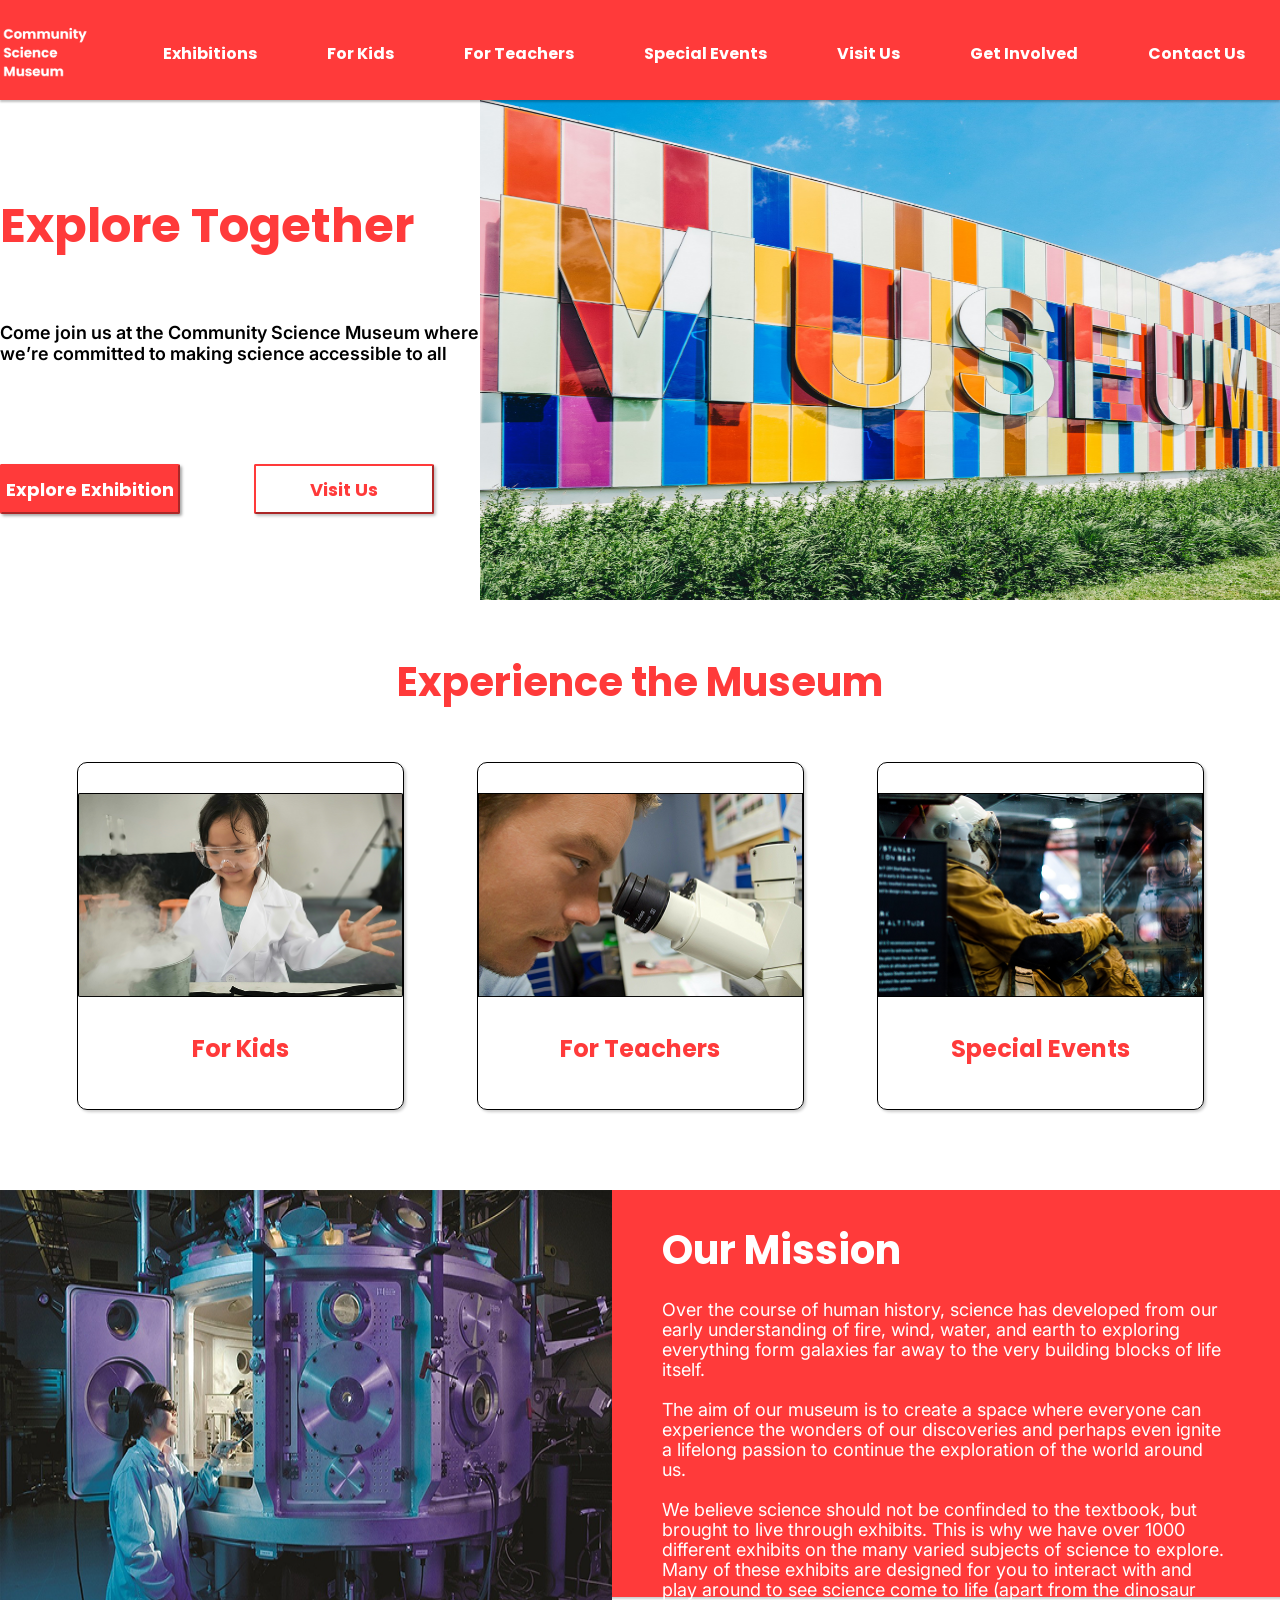
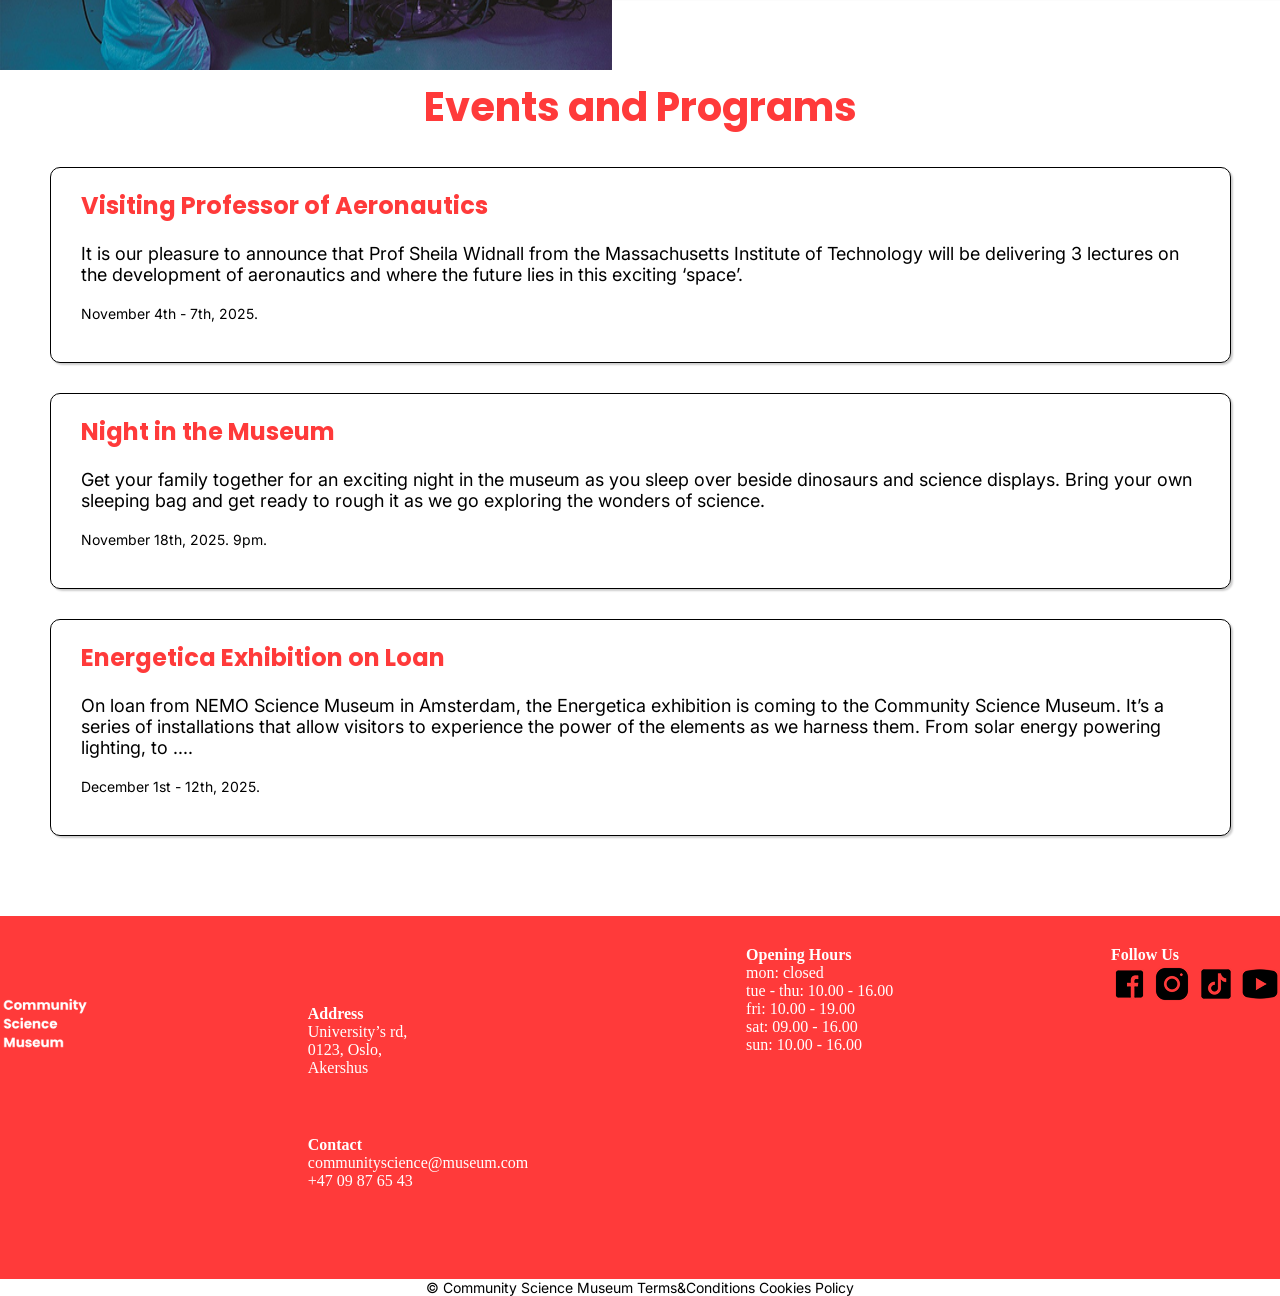
==== index.html @ 0a4c8eb4 "btn funtion apply 'onclick' to make buttons functional" ====
<!DOCTYPE html>
<html lang="en">
<head>
    <meta charset="UTF-8">
    <meta name="viewport" content="width=device-width, initial-scale=1.0">
    <title>Community Science Museum</title>
    <meta name="description" content="Community Science Museum Homepage">

    <!-- ========= Link to stylesheet ===========-->
    <link rel="stylesheet" href="css/styles.css">
</head>


<body>

    <!-- =========== Navigation ====================-->

    <header class="header">
        <nav>
            <div class="logo">
                <a href="indext.html">
                    <img src="img/logo.png" alt="Website Logo">
                </a>
            </div>

            <div class="main-nav">
                <ul>
                    <li><a href="exhibitions.html">Exhibitions</a></li>
                    <li><a href="kids.html">For Kids</a></li>
                    <li><a href="teachers.html">For Teachers</a></li>
                    <li><a href="special-event.html">Special Events</a></li>
                    <li><a href="visit-us.html">Visit Us</a></li>
                    <li><a href="get-involved.html">Get Involved</a></li>
                    <li><a href="contact.html">Contact Us</a></li>
                </ul>
            </div>
        </nav>
    </header>


    

    <main class="container">


        <!-- =================== Hero ========================== -->


        <section class="banner">
            <div class="banner_content">
                <h1>Explore Together</h1>
                <p>Come join us at the Community Science Museum
                where we’re committed to making science accessible
                to all</p>

                <button class="btn-1" onclick="location.href='exhibitions.html'">Explore Exhibition</button>
                <button class="btn-2" onclick="location.href='visit-us.html'">Visit Us</button>
            </div>

            <div class="banner_img">
                <img src="img/scott-webb-102825.jpg" alt="Hero Banner Skull">
            </div>
        </section>


        <!-- ============= Exploring museum ======================-->


        <section class="museum_content">
            
                <h2>Experience the Museum</h2>

                <div class="content_grid">

                    <div class="content_card">                       
                        <img src="img/kids-science.jpg" alt="Kid does some science experiment">       
                        <h3>For Kids</h3>
                    </div>

                    <div class="content_card">                      
                        <img src="img/people-219985_1280.jpg" alt="Adult doing science experiment">                    
                        <h3>For Teachers</h3>
                    </div>

                    <div class="content_card">                                                                  
                        <img src="img/andrew-ruiz-348421.jpg" alt="Andrew Ruiz">                       
                        <h3>Special Events</h3>
                    </div>

                </div>

        </section>


        <!-- ======================= Our Misson =============================-->

        <section class="mission">

            <div class="mission_content">
                <img src="img/scientific-2040795_1280.jpg" alt="Science Woman">

                <div class="mission_desc">
                    <h2>Our Mission</h2>
                    <p>Over the course of human history, science has developed from our early understanding of fire, wind, water, and earth to exploring everything form galaxies far away to the very building blocks of life itself. <br> <br>

                        The aim of our museum is to create a space where everyone can experience the wonders of our discoveries and perhaps even ignite a lifelong passion to continue the exploration of the world around us. <br> <br>

                        We believe science should not be confinded to the textbook, but brought to live through exhibits. This is why we have over 1000 different exhibits on the many varied subjects of science to explore. 
                        Many of these exhibits are designed for you to interact with and play around to see science come to life (apart from the dinosaur exhibits - they only come to life at night when everyone’s gone home.)  </p>
                </div>
            </div>

        </section>


        <!-- ========================== Events and Program ===========================-->

        <section class="events">
            <h2>Events and Programs</h2>

            <div class="events_card">
                <h3>Visiting Professor of Aeronautics</h3>
                <p>It is our pleasure to announce that Prof Sheila Widnall from the Massachusetts Institute of Technology will be delivering 3 lectures on the development of aeronautics and where the future lies in this exciting ‘space’.</p>
                <p class="date_time">November 4th - 7th, 2025. </p>
            </div>

            <div class="events_card">
                <h3>Night in the Museum</h3>
                <p>Get your family together for an exciting night in the museum as you sleep over beside dinosaurs and science displays. Bring your own sleeping bag and get ready to rough it as we go exploring the wonders of science.</p>
                <p class="date_time">November 18th, 2025. 9pm.</p>
            </div>
            
            <div class="events_card">
                <h3>Energetica Exhibition on Loan</h3>
                <p>On loan from NEMO Science Museum in Amsterdam, the Energetica exhibition is coming to the Community Science Museum. It’s a series of installations that allow visitors to experience the power of the elements as we harness them. From solar energy powering lighting, to ....</p>
                <p class="date_time">December 1st - 12th, 2025. </p>
            </div>

        </section>
    </main>

    <!-- ================== Footer =========================-->

    <footer>
        <div class="footer_container">
            <div class="footer_logo">
                <a href="index.html"><img src="img/logo.png" alt="Website Logo"></a>
            </div>

            <div class="footer_address_contact">

                <div class="address">
                    <h4>Address</h4>
                    <p>University’s rd, <br>
                    0123, Oslo, <br>
                    Akershus</p>
                </div>
                
                <div class="contact">
                   <h4>Contact</h4>
                    <p>communityscience@museum.com</p>
                    <p>+47 09 87 65 43</p>  
                </div>
                
            </div>

            <div class="footer_open_hours">
                <h4>Opening Hours</h4>
                <p>mon: closed  <br>
                    tue - thu: 10.00 - 16.00 <br>
                    fri: 10.00 - 19.00 <br>
                    sat: 09.00 - 16.00 <br>
                    sun: 10.00 - 16.00</p>
            </div>


            <div class="footer_social">
                <h4>Follow Us</h4>
                <div class="footer_social_icons">
                    <img src="img/Facebook.png" alt="Facebook Logo">
                    <img src="img/Instagram.png" alt="Instagram Logo">
                    <img src="img/TikTok.png" alt="Tiktok Logo">
                    <img src="img/YouTube.png" alt="Youtube Logo">
                </div>
            </div>
        </div>

        <div class="copy_right">
            <p>© Community Science Museum Terms&Conditions Cookies Policy</p>
        </div>
    </footer>




    
</body>
</html>
---- css/styles.css ----
@import url("./variables.css");
@import url("./reset.css");
@import url("./nav.css");


h1 {
    font-size: var(--h1-font-size);
   font-family: var(--heading-font-family);
   color: var(--color-primary);
}

h2{
    font-family: var(--heading-font-family);
    font-size: var(--h2-font-size);
    color: var(--color-primary);
}

h3{
    font-family: var(--heading-font-family);
    font-size: var(--h3-font-size);
    color: var(--color-primary);
}


.container{
    max-width: 1440px;
    margin: 0 auto;
}

.banner{
    display: flex;
    align-items: center;
    justify-content: center;
    position: relative;
}

.banner_content{
    position: relative;
    z-index: 1;
    max-width: 720px;
}

.banner_content h1{
   margin-bottom: 60px;
}

.banner_content p{
    font-family: var(--body-font);
    font-size: var(--normal-font-size);
    font-weight: var(--font-semi-bold);
    margin-bottom: 100px;
}

.banner_img img {
    width: 800px;
    height: 500px;
}

.btn-1{
    margin-right: 70px;
}

/* ======================= Experience the Museum ============================= */ 

.museum_content{
    text-align: center;
    margin-top: 3rem;
    padding: 0 40px;
}

.content_grid{
    display: flex;
    margin: 50px auto;
}

.content_card{
    width: 327px;
    height: 348px;
    margin: auto;
    text-align: center;
    box-shadow: 2px 2px 3px rgba(0, 0, 0, 0.2);
    border-radius: 10px;
    border: 1px solid black;
}

.content_card img{
    max-width: 100%;
    max-height: 205px;
    margin-top: 30px;
}

.content_card h3{
    margin: 30px 0;
}

/* ========================== Our Mission =========================*/ 

.mission{
    max-width: 1440px;
    max-height: 407px;
    background-color: var(--color-primary);
    margin: 5rem auto;
    box-shadow: 2px 2px 2px rgba(0, 0, 0, 0.2);
}

.mission_content{
    display: flex;
}

.mission_desc{
    padding: 30px 50px;
}

.mission_desc h2{
    color: var(--color-secondary);
    margin-bottom: 20px;
}

.mission_desc p{
    color: var(--color-secondary);
    font-family: var(--body-font);
    font-size: var(--normal-font-size);
    line-height: 20px;
}

/* ============================= Events and Programs ==============================*/

.events{
    margin: 5rem auto;
}

.events h2{
    text-align: center;
    margin: 30px 0;
}

.events_card{
    width: 1181px;
    border: 1px solid black;
    border-radius: 10px;
    padding: 20px 30px;
    box-shadow: 2px 2px 2px rgba(0, 0, 0, 0.2);
    margin: 30px auto;
}

.events_card p{
    margin: 20px 0;
    font-family: var(--body-font);
    font-size: var(--normal-font-size);
}

.events_card .date_time{
    font-size: 14px;
}



footer{
    width: 100%;
    background-color: var(--color-primary);
    
}

.footer_container{
    display: flex;
    justify-content: space-between;
    max-width: 1440px;
    height: 363px;
    margin: auto;
    padding: 30px 0;
    color: var(--color-secondary);
}

.footer_logo img{
    width: 100%;
    height: 90px;
    margin-top: 30px;
}

.footer_address_contact{
    display: flex;
    flex-direction: column;
    justify-content: space-evenly;
}

.copy_right{
    background-color: var(--color-secondary);
    text-align: center;
    font-family: var(--body-font);
    font-size: 14px;
}
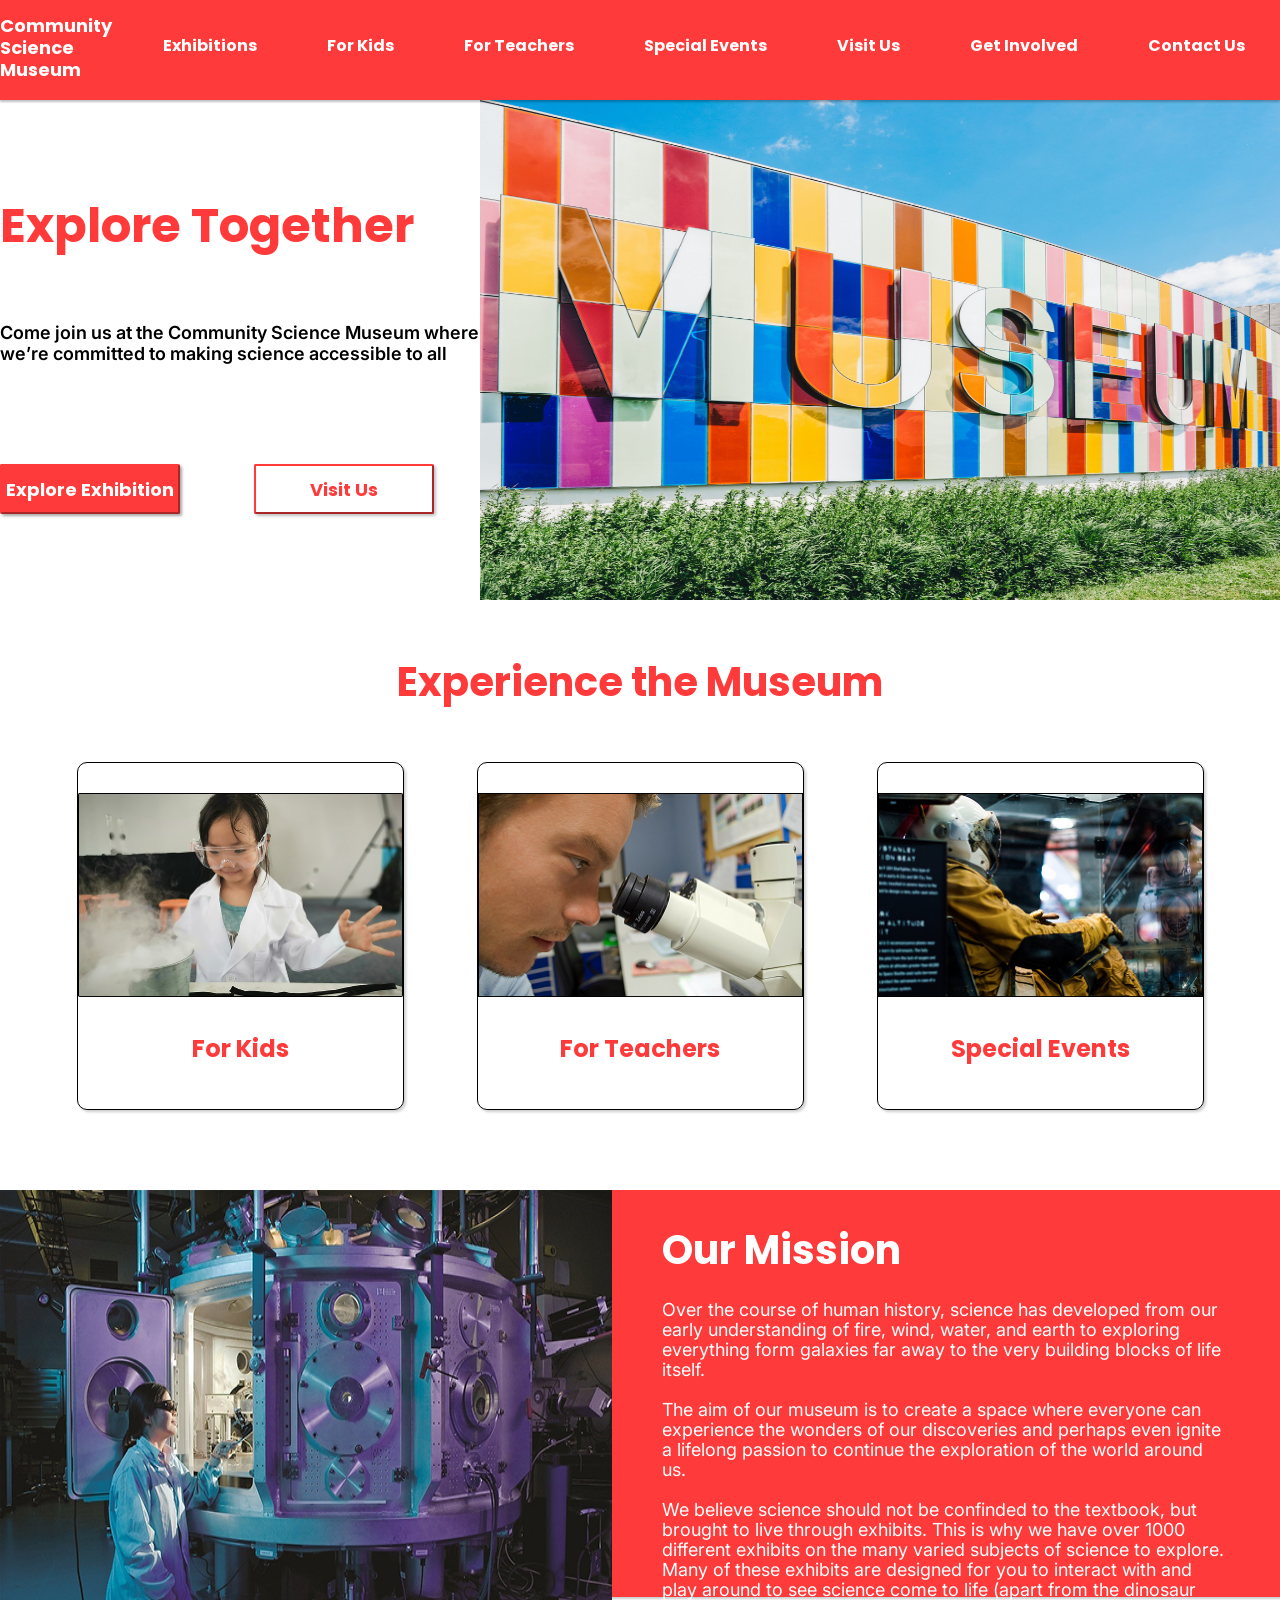
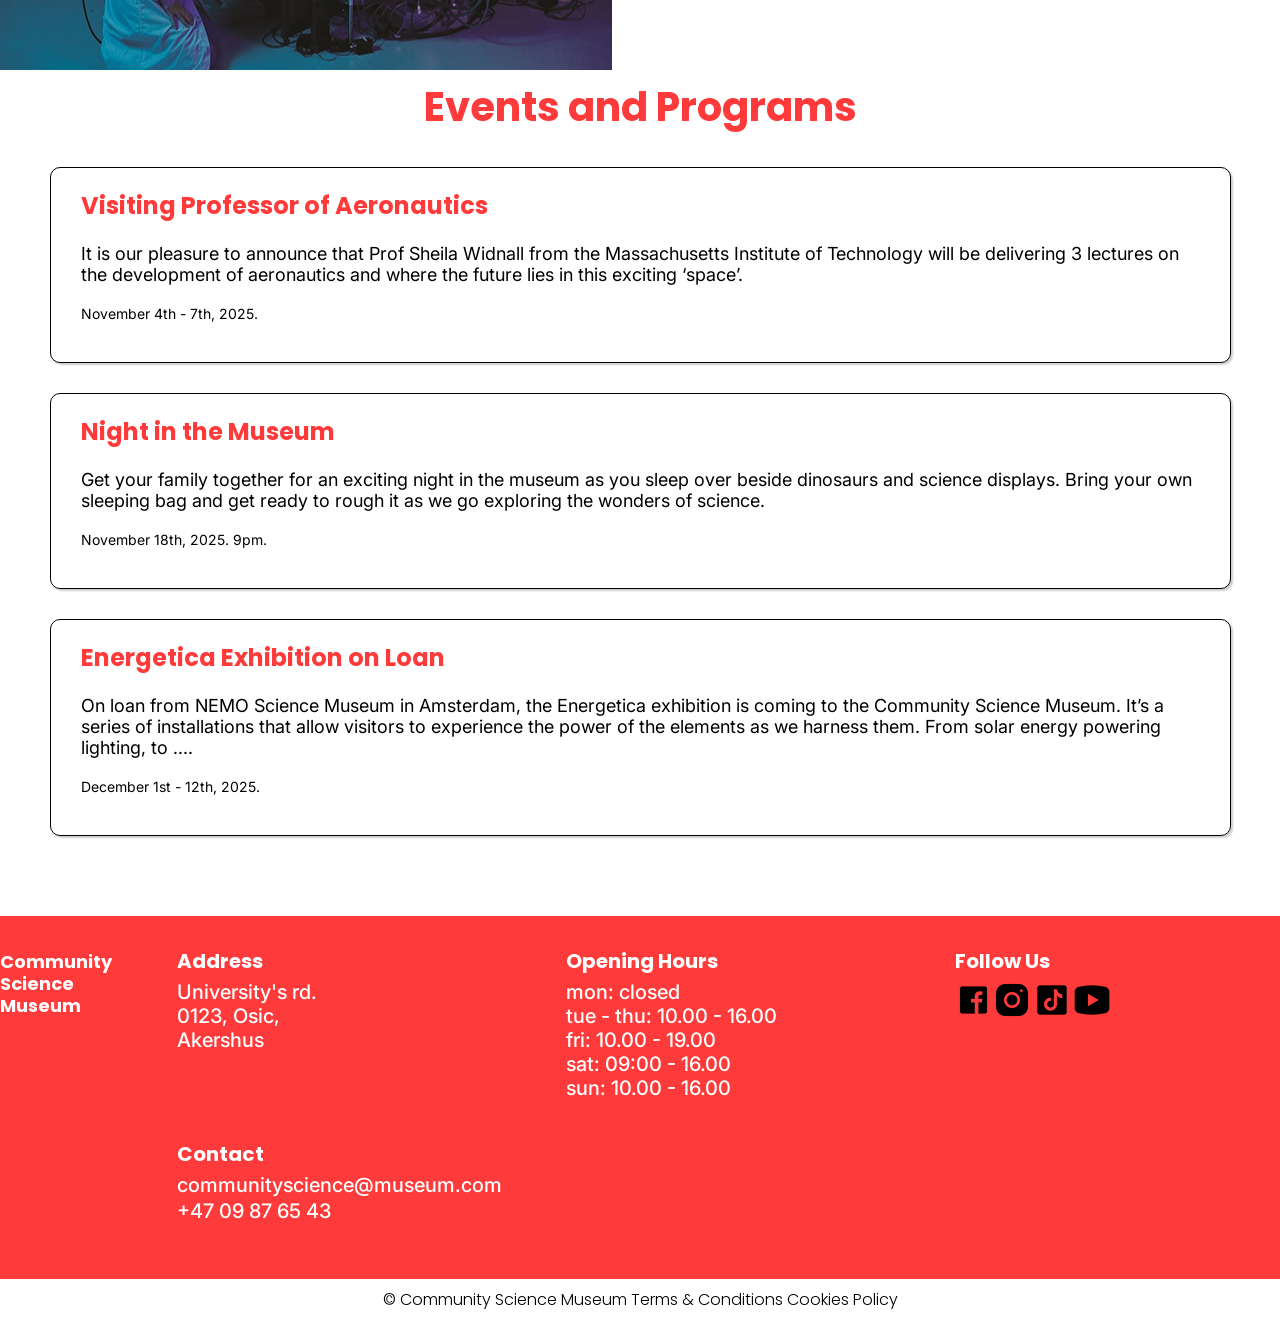
==== commit 8bbc63b7: "footer add footer for pages" ====
--- a/index.html
+++ b/index.html
@@ -19,7 +19,9 @@
         <nav>
             <div class="logo">
                 <a href="indext.html">
-                    <img src="img/logo.png" alt="Website Logo">
+                    <h3>Community<br>Science<br>Museum</h3>
+
+                    <!--<img src="img/logo.png" alt="Website Logo">-->
                 </a>
             </div>
 
@@ -141,54 +143,98 @@
 
     <!-- ================== Footer =========================-->
 
-    <footer>
-        <div class="footer_container">
-            <div class="footer_logo">
-                <a href="index.html"><img src="img/logo.png" alt="Website Logo"></a>
-            </div>
-
-            <div class="footer_address_contact">
-
-                <div class="address">
-                    <h4>Address</h4>
-                    <p>University’s rd, <br>
-                    0123, Oslo, <br>
-                    Akershus</p>
-                </div>
-                
-                <div class="contact">
-                   <h4>Contact</h4>
-                    <p>communityscience@museum.com</p>
-                    <p>+47 09 87 65 43</p>  
-                </div>
-                
-            </div>
-
-            <div class="footer_open_hours">
-                <h4>Opening Hours</h4>
-                <p>mon: closed  <br>
-                    tue - thu: 10.00 - 16.00 <br>
-                    fri: 10.00 - 19.00 <br>
-                    sat: 09.00 - 16.00 <br>
-                    sun: 10.00 - 16.00</p>
-            </div>
-
-
-            <div class="footer_social">
-                <h4>Follow Us</h4>
-                <div class="footer_social_icons">
-                    <img src="img/Facebook.png" alt="Facebook Logo">
-                    <img src="img/Instagram.png" alt="Instagram Logo">
-                    <img src="img/TikTok.png" alt="Tiktok Logo">
-                    <img src="img/YouTube.png" alt="Youtube Logo">
-                </div>
-            </div>
-        </div>
-
-        <div class="copy_right">
-            <p>© Community Science Museum Terms&Conditions Cookies Policy</p>
-        </div>
-    </footer>
+	<footer>
+		<div class="footer_container container">
+			<div class="footer_content">
+				<div class="footer_logo">
+					<a href="index.html">
+						<h3>Community<br>Science<br>Museum</h3>
+					</a>
+
+				</div>
+
+
+				<div class="footer_data">
+					<div>
+						<h3 class="footer_title">Address</h3>
+						<ul class="footer_links">
+							<li>
+								<p class="footer_link">
+									University's rd.
+									<br>
+									0123, Osic,
+									<br>
+									Akershus
+								</p>
+							</li>
+						</ul>
+					</div>
+
+					<div>
+						<h3 class="footer_title">Opening Hours</h3>
+						<ul class="footer_links">
+							<li>
+								<p class="footer_link">
+									mon: closed
+									<br>
+									tue - thu: 10.00 - 16.00
+									<br>
+									fri: 10.00 - 19.00
+									<br>
+									sat: 09:00 - 16.00
+									<br>
+									sun: 10.00 - 16.00
+								</p>
+							</li>
+						</ul>
+					</div>
+
+					<div>
+						<h3 class="footer_title">Follow Us</h3>
+						<ul class="footer_social">
+							<li>
+								<a href="#">
+									<img src="img/Facebook.png" alt="Facebook Logo">
+								</a>
+							</li>
+							<li>
+								<a href="#">
+									<img src="img/Instagram.png" alt="Instagram Logo">
+								</a>
+							</li>
+							<li>
+								<a href="#">
+									<img src="img/TikTok.png" alt="Tiktok Logo">
+								</a>
+							</li>
+							<li>
+								<a href="#">
+									<img src="img/YouTube.png" alt="YouTube Logo">
+								</a>
+							</li>
+						</ul>
+					</div>
+
+					<div>
+						<h3 class="footer_title">Contact</h3>
+						<ul class="footer_links">
+							<li>
+								<a href="#" class="footer_link">communityscience@museum.com</a>
+							</li>
+							<li>
+								<p class="footer_tlf">+47 09 87 65 43</p>
+							</li>
+						</ul>
+					</div>
+				</div>
+			</div>
+		</div>
+		<div class="footer_copy">
+			<span>
+				&#169; Community Science Museum Terms & Conditions Cookies Policy
+			</span>
+		</div>
+	</footer>
 
 
 
--- a/css/styles.css
+++ b/css/styles.css
@@ -1,6 +1,7 @@
 @import url("./variables.css");
 @import url("./reset.css");
 @import url("./nav.css");
+@import url("./footer.css");
 
 
 h1 {
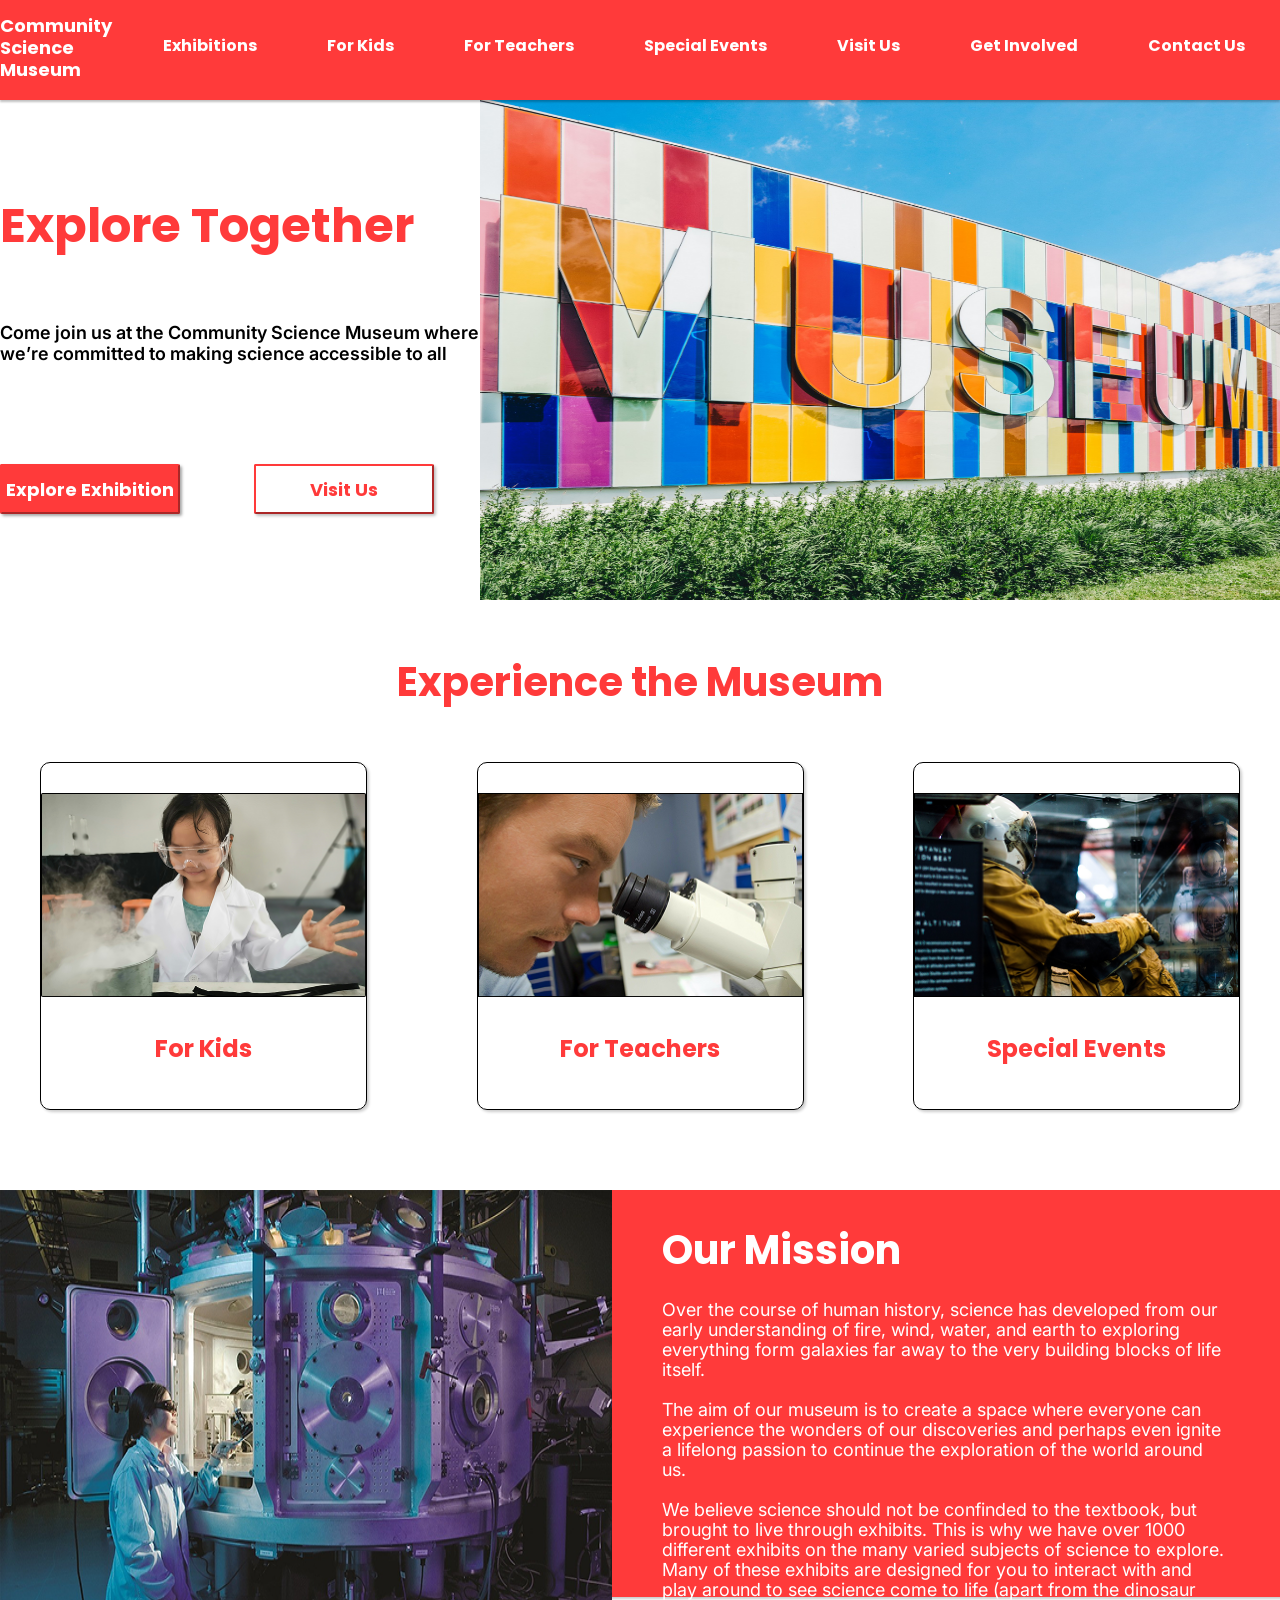
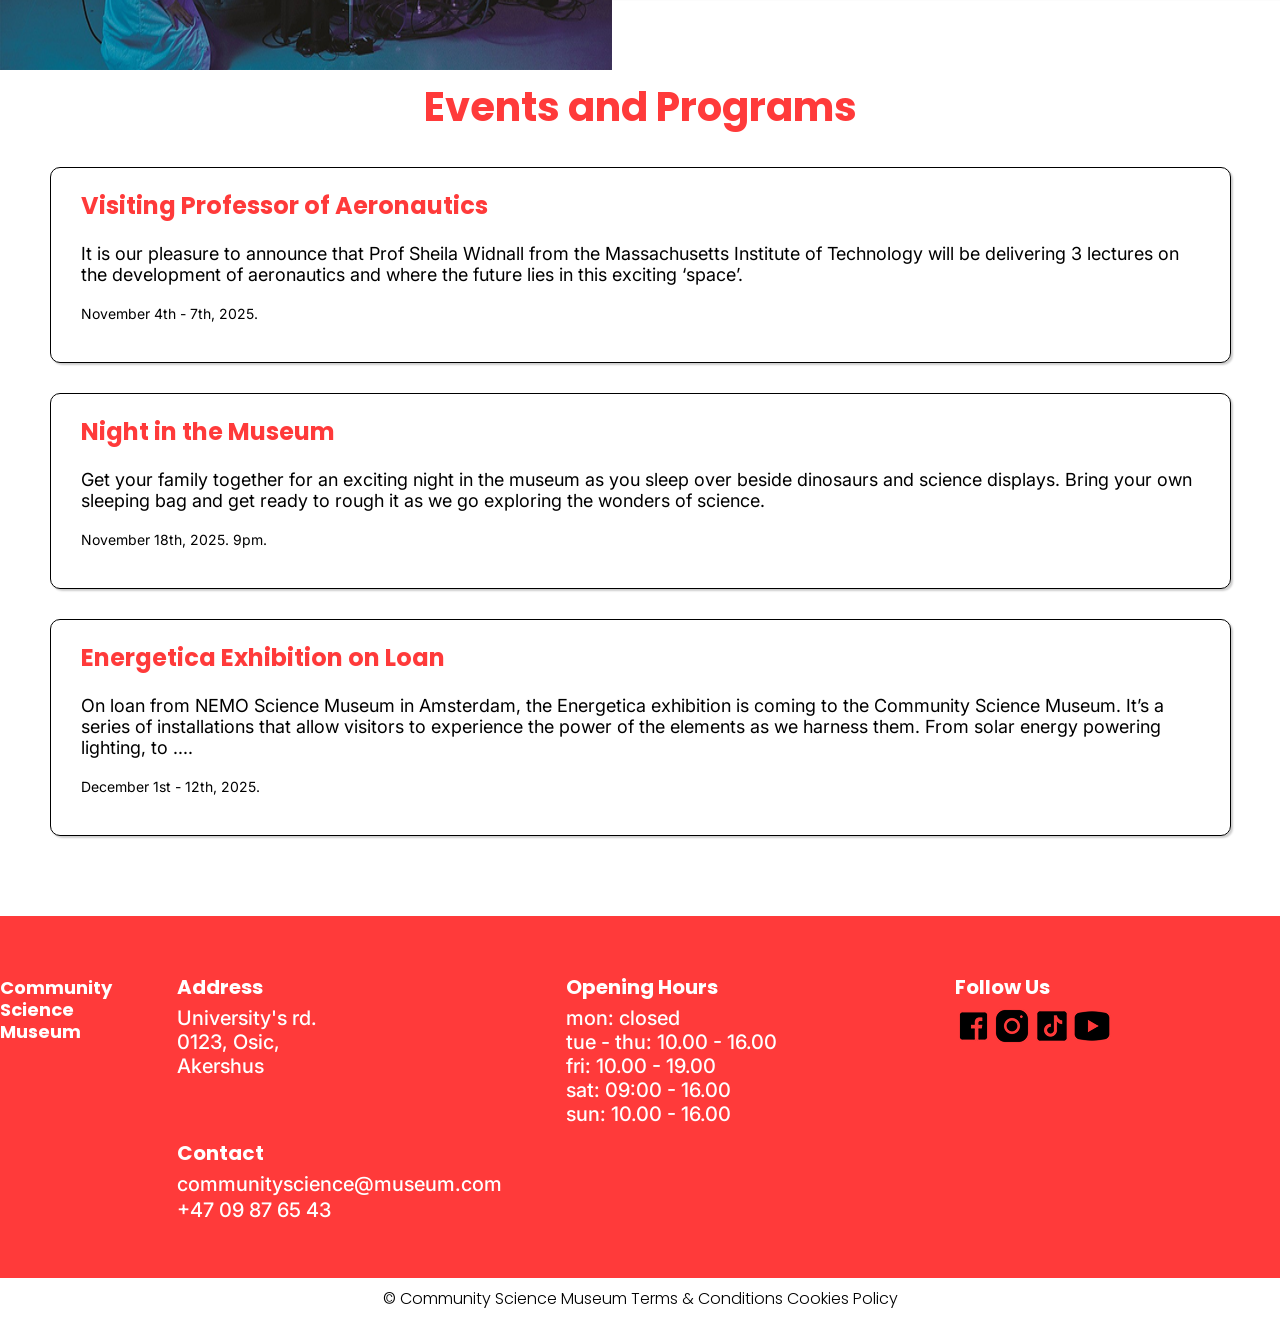
==== commit 922205e1: "fix minor fix on css and html code" ====
--- a/index.html
+++ b/index.html
@@ -4,7 +4,7 @@
     <meta charset="UTF-8">
     <meta name="viewport" content="width=device-width, initial-scale=1.0">
     <title>Community Science Museum</title>
-    <meta name="description" content="Community Science Museum Homepage">
+    <meta name="description" content="Community Science Museum Homepage. ">
 
     <!-- ========= Link to stylesheet ===========-->
     <link rel="stylesheet" href="css/styles.css">
@@ -74,21 +74,26 @@
 
                 <div class="content_grid">
 
-                    <div class="content_card">                       
-                        <img src="img/kids-science.jpg" alt="Kid does some science experiment">       
-                        <h3>For Kids</h3>
-                    </div>
-
-                    <div class="content_card">                      
-                        <img src="img/people-219985_1280.jpg" alt="Adult doing science experiment">                    
-                        <h3>For Teachers</h3>
-                    </div>
-
-                    <div class="content_card">                                                                  
-                        <img src="img/andrew-ruiz-348421.jpg" alt="Andrew Ruiz">                       
-                        <h3>Special Events</h3>
-                    </div>
-
+                    <a href="kids.html">
+                        <div class="content_card">                       
+                            <img src="img/kids-science.jpg" alt="Kid does some science experiment">       
+                            <h3>For Kids</h3>
+                        </div>
+                    </a>
+
+                     <a href="teachers.html">   
+                        <div class="content_card">                      
+                            <img src="img/people-219985_1280.jpg" alt="Adult doing science experiment">                    
+                            <h3>For Teachers</h3>
+                        </div>
+                    </a>
+
+                    <a href="special-event.html">
+                        <div class="content_card">                                                                  
+                            <img src="img/andrew-ruiz-348421.jpg" alt="Andrew Ruiz">                       
+                            <h3>Special Events</h3>
+                        </div>
+                    </a>
                 </div>
 
         </section>
@@ -121,19 +126,19 @@
             <h2>Events and Programs</h2>
 
             <div class="events_card">
-                <h3>Visiting Professor of Aeronautics</h3>
+                <a href="#"><h3>Visiting Professor of Aeronautics</h3></a>
                 <p>It is our pleasure to announce that Prof Sheila Widnall from the Massachusetts Institute of Technology will be delivering 3 lectures on the development of aeronautics and where the future lies in this exciting ‘space’.</p>
                 <p class="date_time">November 4th - 7th, 2025. </p>
             </div>
 
             <div class="events_card">
-                <h3>Night in the Museum</h3>
+                <a href="#"><h3>Night in the Museum</h3></a>
                 <p>Get your family together for an exciting night in the museum as you sleep over beside dinosaurs and science displays. Bring your own sleeping bag and get ready to rough it as we go exploring the wonders of science.</p>
                 <p class="date_time">November 18th, 2025. 9pm.</p>
             </div>
             
             <div class="events_card">
-                <h3>Energetica Exhibition on Loan</h3>
+                <a href="#"><h3>Energetica Exhibition on Loan</h3></a>
                 <p>On loan from NEMO Science Museum in Amsterdam, the Energetica exhibition is coming to the Community Science Museum. It’s a series of installations that allow visitors to experience the power of the elements as we harness them. From solar energy powering lighting, to ....</p>
                 <p class="date_time">December 1st - 12th, 2025. </p>
             </div>
--- a/css/styles.css
+++ b/css/styles.css
@@ -71,6 +71,8 @@
 
 .content_grid{
     display: flex;
+    justify-content: space-between;
+    align-items: center;
     margin: 50px auto;
 }
 
@@ -144,6 +146,7 @@
     margin: 30px auto;
 }
 
+
 .events_card p{
     margin: 20px 0;
     font-family: var(--body-font);
@@ -156,40 +159,6 @@
 
 
 
-footer{
-    width: 100%;
-    background-color: var(--color-primary);
-    
-}
-
-.footer_container{
-    display: flex;
-    justify-content: space-between;
-    max-width: 1440px;
-    height: 363px;
-    margin: auto;
-    padding: 30px 0;
-    color: var(--color-secondary);
-}
-
-.footer_logo img{
-    width: 100%;
-    height: 90px;
-    margin-top: 30px;
-}
-
-.footer_address_contact{
-    display: flex;
-    flex-direction: column;
-    justify-content: space-evenly;
-}
-
-.copy_right{
-    background-color: var(--color-secondary);
-    text-align: center;
-    font-family: var(--body-font);
-    font-size: 14px;
-}
 
 
 
@@ -197,4 +166,3 @@
 
 
 
-
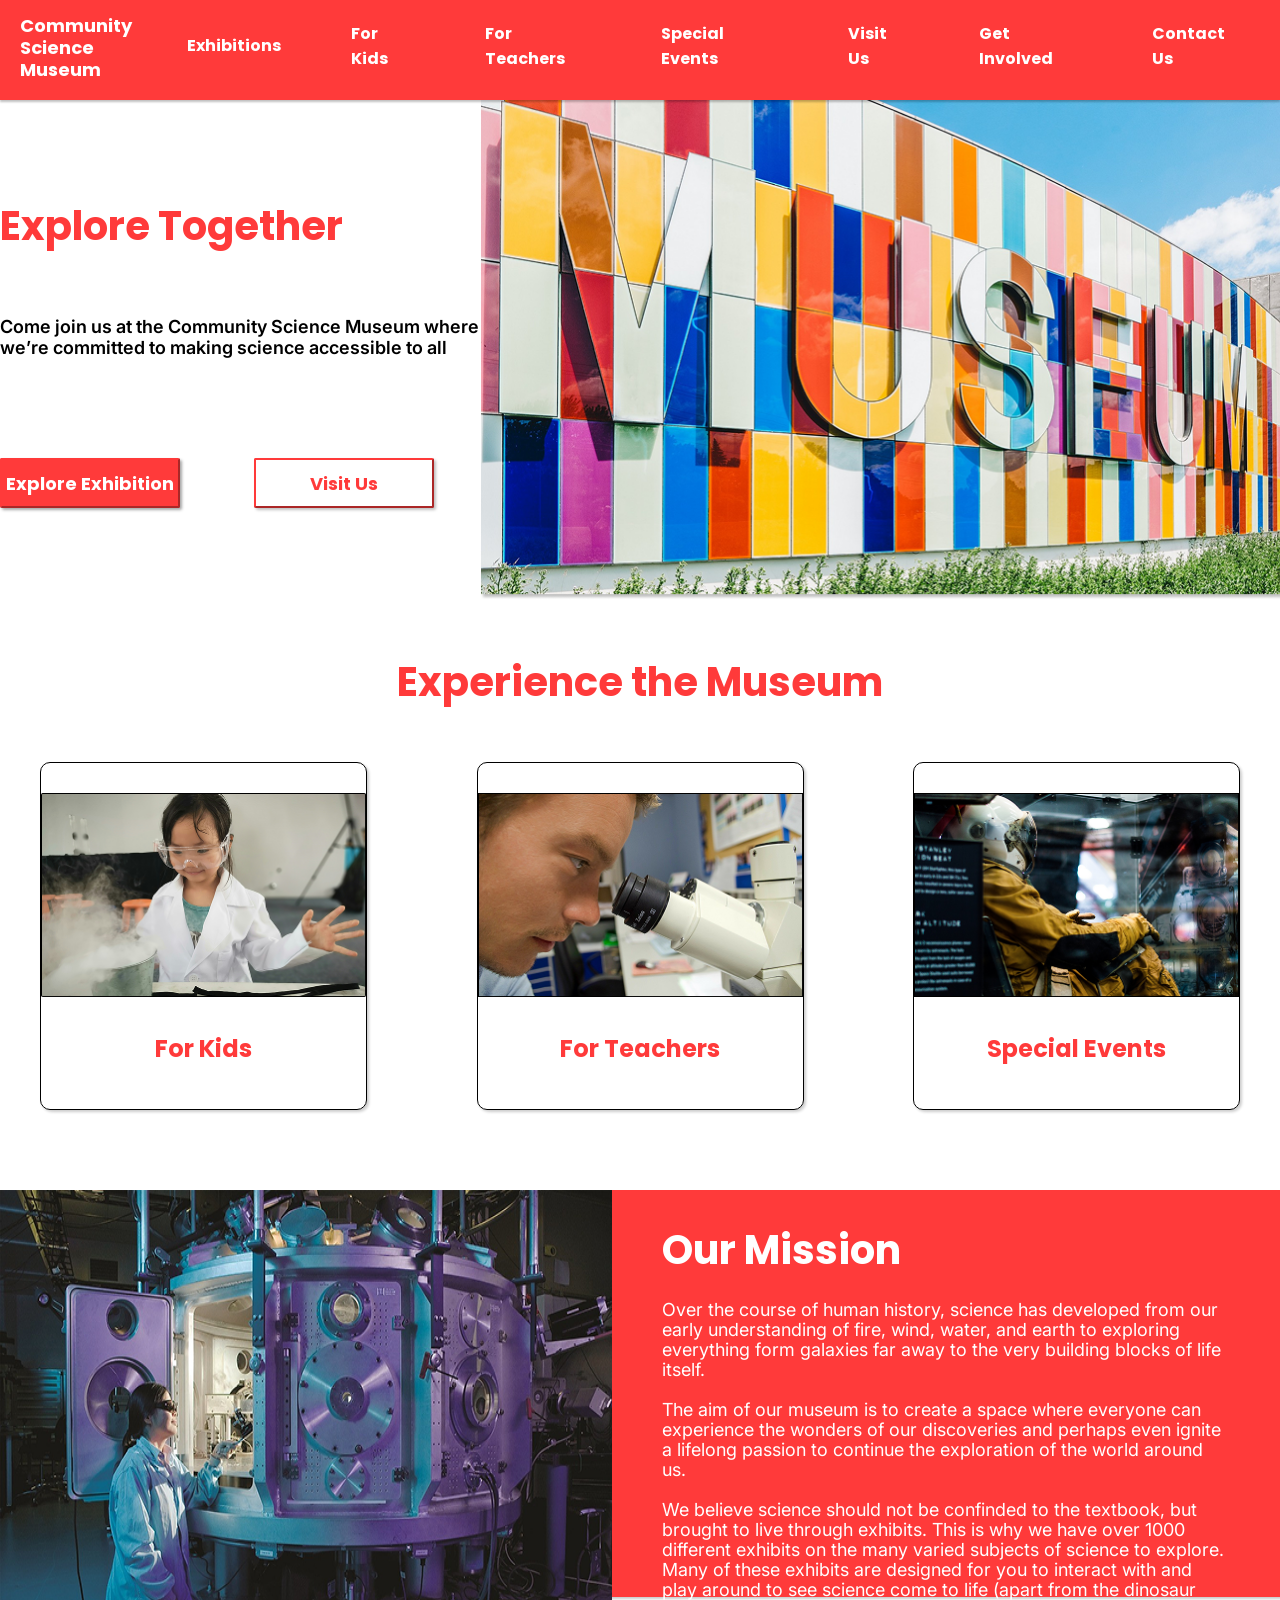
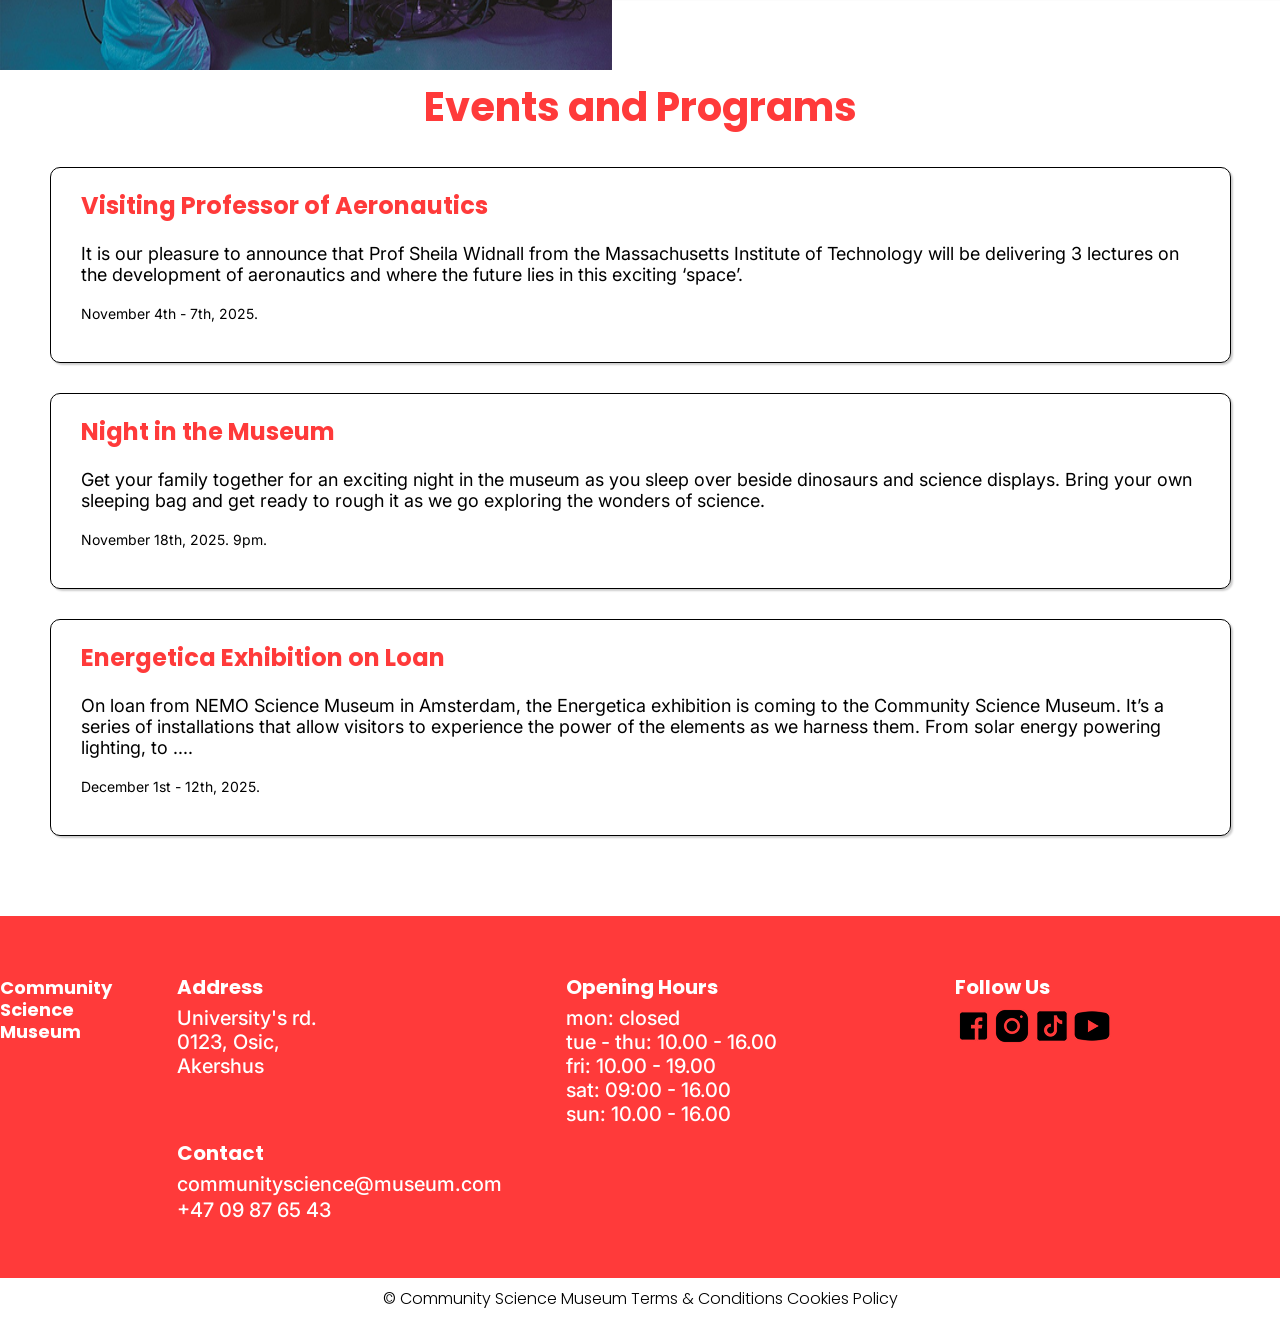
==== commit 7198bea0: "responsive nav bar created responsive navigation bar" ====
--- a/index.html
+++ b/index.html
@@ -18,7 +18,7 @@
     <header class="header">
         <nav>
             <div class="logo">
-                <a href="indext.html">
+                <a href="index.html">
                     <h3>Community<br>Science<br>Museum</h3>
 
                     <!--<img src="img/logo.png" alt="Website Logo">-->
@@ -36,6 +36,7 @@
                     <li><a href="contact.html">Contact Us</a></li>
                 </ul>
             </div>
+            <img src="img/mdi_hamburger-menu.png" alt="Responsive hamburger menu" class="menu-hamburger">
         </nav>
     </header>
 
@@ -60,7 +61,7 @@
             </div>
 
             <div class="banner_img">
-                <img src="img/scott-webb-102825.jpg" alt="Hero Banner Skull">
+                <img src="img/scott-webb-102825 1.png" alt="Hero Banner museum">
             </div>
         </section>
 
@@ -246,4 +247,16 @@
 
     
 </body>
+
+
+        <script>
+                const menuHamburger = document.querySelector(".menu-hamburger")
+                const navLinks = document.querySelector(".main-nav")
+        
+                menuHamburger.addEventListener('click',()=>{
+                navLinks.classList.toggle('mobile-menu')
+                })
+        </script>
+
+        
 </html>
--- a/css/styles.css
+++ b/css/styles.css
@@ -157,6 +157,20 @@
     font-size: 14px;
 }
 
+/* ======================== Responsive ====================== */ 
+
+@media screen and (max-width: 1400px) {
+
+    .header{
+        width: 100%;
+    }
+
+    h1{
+        font-size: 40px;
+    }
+
+    
+}
 
 
 
@@ -166,3 +180,4 @@
 
 
 
+
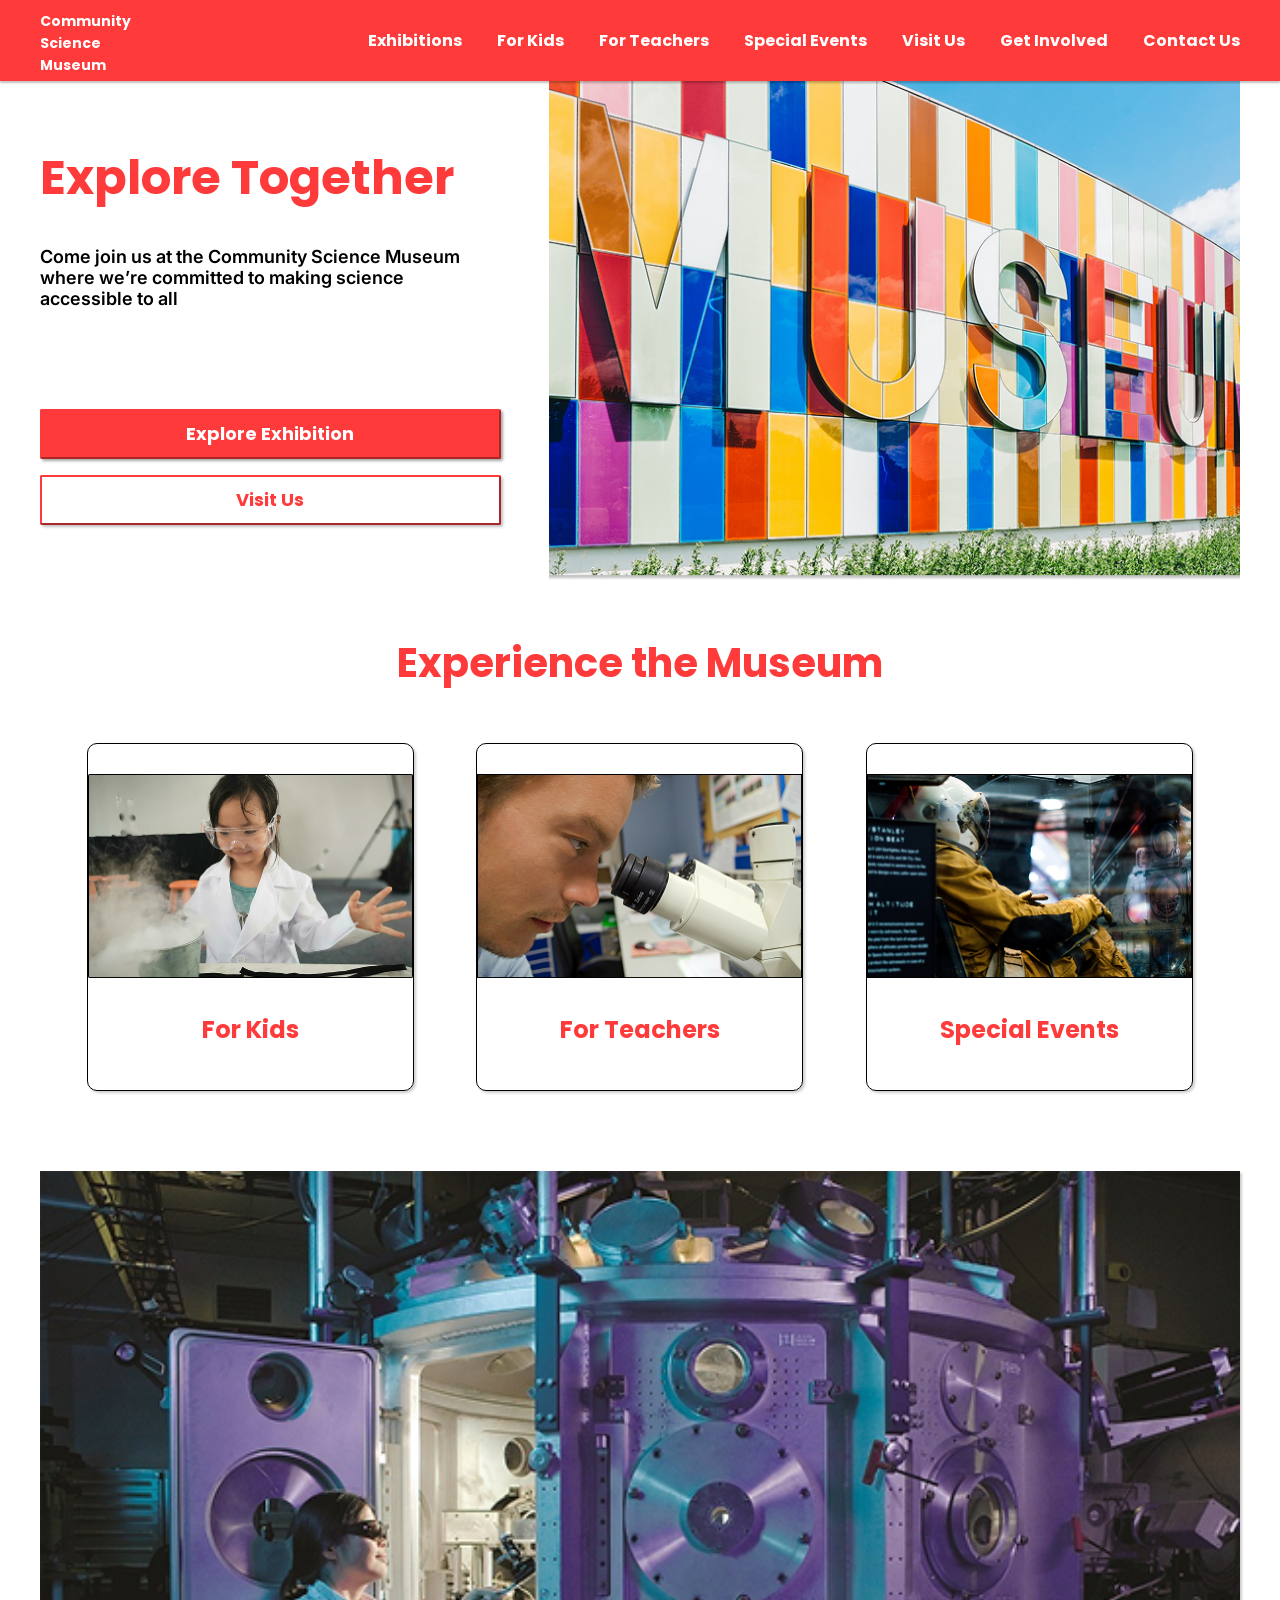
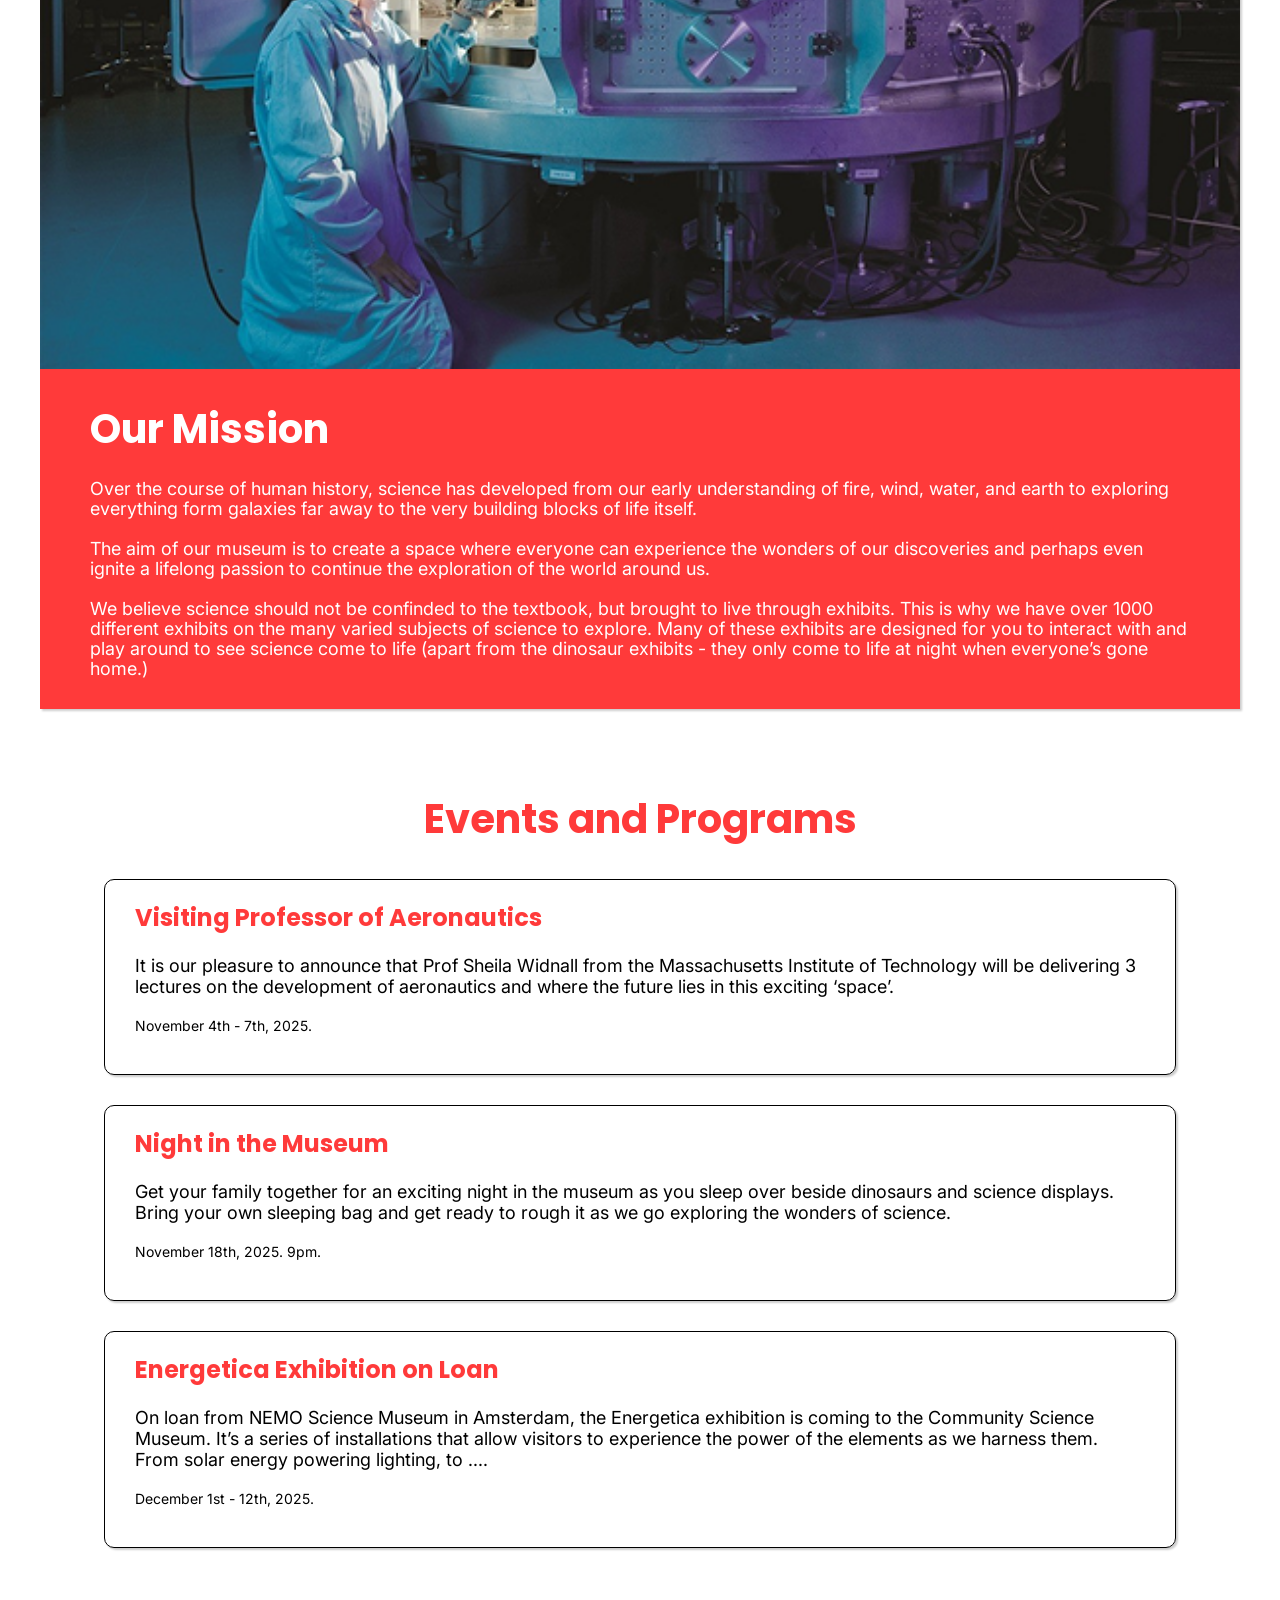
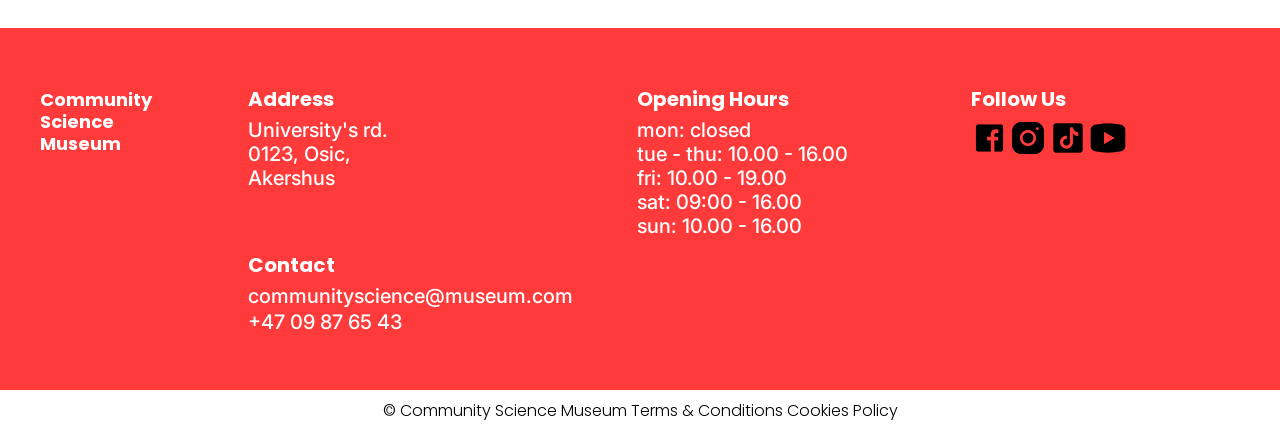
==== commit cd98d71f: "responsive Update responsive website" ====
--- a/index.html
+++ b/index.html
@@ -1,262 +1,282 @@
 <!DOCTYPE html>
 <html lang="en">
+
 <head>
-    <meta charset="UTF-8">
-    <meta name="viewport" content="width=device-width, initial-scale=1.0">
-    <title>Community Science Museum</title>
-    <meta name="description" content="Community Science Museum Homepage. ">
-
-    <!-- ========= Link to stylesheet ===========-->
-    <link rel="stylesheet" href="css/styles.css">
+  <meta charset="UTF-8">
+  <meta name="viewport" content="width=device-width, initial-scale=1.0">
+  <title>Community Science Museum</title>
+  <meta name="description" content="Community Science Museum Homepage. ">
+
+  <!-- ========= Link to stylesheet ===========-->
+  <link rel="stylesheet" href="css/styles.css">
 </head>
 
 
 <body>
 
-    <!-- =========== Navigation ====================-->
-
-    <header class="header">
-        <nav>
-            <div class="logo">
-                <a href="index.html">
-                    <h3>Community<br>Science<br>Museum</h3>
-
-                    <!--<img src="img/logo.png" alt="Website Logo">-->
-                </a>
-            </div>
-
-            <div class="main-nav">
-                <ul>
-                    <li><a href="exhibitions.html">Exhibitions</a></li>
-                    <li><a href="kids.html">For Kids</a></li>
-                    <li><a href="teachers.html">For Teachers</a></li>
-                    <li><a href="special-event.html">Special Events</a></li>
-                    <li><a href="visit-us.html">Visit Us</a></li>
-                    <li><a href="get-involved.html">Get Involved</a></li>
-                    <li><a href="contact.html">Contact Us</a></li>
-                </ul>
-            </div>
-            <img src="img/mdi_hamburger-menu.png" alt="Responsive hamburger menu" class="menu-hamburger">
-        </nav>
-    </header>
-
-
-    
-
-    <main class="container">
-
-
-        <!-- =================== Hero ========================== -->
-
-
-        <section class="banner">
-            <div class="banner_content">
-                <h1>Explore Together</h1>
-                <p>Come join us at the Community Science Museum
-                where we’re committed to making science accessible
-                to all</p>
-
-                <button class="btn-1" onclick="location.href='exhibitions.html'">Explore Exhibition</button>
-                <button class="btn-2" onclick="location.href='visit-us.html'">Visit Us</button>
-            </div>
-
-            <div class="banner_img">
-                <img src="img/scott-webb-102825 1.png" alt="Hero Banner museum">
-            </div>
-        </section>
-
-
-        <!-- ============= Exploring museum ======================-->
-
-
-        <section class="museum_content">
-            
-                <h2>Experience the Museum</h2>
-
-                <div class="content_grid">
-
-                    <a href="kids.html">
-                        <div class="content_card">                       
-                            <img src="img/kids-science.jpg" alt="Kid does some science experiment">       
-                            <h3>For Kids</h3>
-                        </div>
-                    </a>
-
-                     <a href="teachers.html">   
-                        <div class="content_card">                      
-                            <img src="img/people-219985_1280.jpg" alt="Adult doing science experiment">                    
-                            <h3>For Teachers</h3>
-                        </div>
-                    </a>
-
-                    <a href="special-event.html">
-                        <div class="content_card">                                                                  
-                            <img src="img/andrew-ruiz-348421.jpg" alt="Andrew Ruiz">                       
-                            <h3>Special Events</h3>
-                        </div>
-                    </a>
-                </div>
-
-        </section>
-
-
-        <!-- ======================= Our Misson =============================-->
-
-        <section class="mission">
-
-            <div class="mission_content">
-                <img src="img/scientific-2040795_1280.jpg" alt="Science Woman">
-
-                <div class="mission_desc">
-                    <h2>Our Mission</h2>
-                    <p>Over the course of human history, science has developed from our early understanding of fire, wind, water, and earth to exploring everything form galaxies far away to the very building blocks of life itself. <br> <br>
-
-                        The aim of our museum is to create a space where everyone can experience the wonders of our discoveries and perhaps even ignite a lifelong passion to continue the exploration of the world around us. <br> <br>
-
-                        We believe science should not be confinded to the textbook, but brought to live through exhibits. This is why we have over 1000 different exhibits on the many varied subjects of science to explore. 
-                        Many of these exhibits are designed for you to interact with and play around to see science come to life (apart from the dinosaur exhibits - they only come to life at night when everyone’s gone home.)  </p>
-                </div>
-            </div>
-
-        </section>
-
-
-        <!-- ========================== Events and Program ===========================-->
-
-        <section class="events">
-            <h2>Events and Programs</h2>
-
-            <div class="events_card">
-                <a href="#"><h3>Visiting Professor of Aeronautics</h3></a>
-                <p>It is our pleasure to announce that Prof Sheila Widnall from the Massachusetts Institute of Technology will be delivering 3 lectures on the development of aeronautics and where the future lies in this exciting ‘space’.</p>
-                <p class="date_time">November 4th - 7th, 2025. </p>
-            </div>
-
-            <div class="events_card">
-                <a href="#"><h3>Night in the Museum</h3></a>
-                <p>Get your family together for an exciting night in the museum as you sleep over beside dinosaurs and science displays. Bring your own sleeping bag and get ready to rough it as we go exploring the wonders of science.</p>
-                <p class="date_time">November 18th, 2025. 9pm.</p>
-            </div>
-            
-            <div class="events_card">
-                <a href="#"><h3>Energetica Exhibition on Loan</h3></a>
-                <p>On loan from NEMO Science Museum in Amsterdam, the Energetica exhibition is coming to the Community Science Museum. It’s a series of installations that allow visitors to experience the power of the elements as we harness them. From solar energy powering lighting, to ....</p>
-                <p class="date_time">December 1st - 12th, 2025. </p>
-            </div>
-
-        </section>
-    </main>
-
-    <!-- ================== Footer =========================-->
-
-	<footer>
-		<div class="footer_container container">
-			<div class="footer_content">
-				<div class="footer_logo">
-					<a href="index.html">
-						<h3>Community<br>Science<br>Museum</h3>
-					</a>
-
-				</div>
-
-
-				<div class="footer_data">
-					<div>
-						<h3 class="footer_title">Address</h3>
-						<ul class="footer_links">
-							<li>
-								<p class="footer_link">
-									University's rd.
-									<br>
-									0123, Osic,
-									<br>
-									Akershus
-								</p>
-							</li>
-						</ul>
-					</div>
-
-					<div>
-						<h3 class="footer_title">Opening Hours</h3>
-						<ul class="footer_links">
-							<li>
-								<p class="footer_link">
-									mon: closed
-									<br>
-									tue - thu: 10.00 - 16.00
-									<br>
-									fri: 10.00 - 19.00
-									<br>
-									sat: 09:00 - 16.00
-									<br>
-									sun: 10.00 - 16.00
-								</p>
-							</li>
-						</ul>
-					</div>
-
-					<div>
-						<h3 class="footer_title">Follow Us</h3>
-						<ul class="footer_social">
-							<li>
-								<a href="#">
-									<img src="img/Facebook.png" alt="Facebook Logo">
-								</a>
-							</li>
-							<li>
-								<a href="#">
-									<img src="img/Instagram.png" alt="Instagram Logo">
-								</a>
-							</li>
-							<li>
-								<a href="#">
-									<img src="img/TikTok.png" alt="Tiktok Logo">
-								</a>
-							</li>
-							<li>
-								<a href="#">
-									<img src="img/YouTube.png" alt="YouTube Logo">
-								</a>
-							</li>
-						</ul>
-					</div>
-
-					<div>
-						<h3 class="footer_title">Contact</h3>
-						<ul class="footer_links">
-							<li>
-								<a href="#" class="footer_link">communityscience@museum.com</a>
-							</li>
-							<li>
-								<p class="footer_tlf">+47 09 87 65 43</p>
-							</li>
-						</ul>
-					</div>
-				</div>
-			</div>
-		</div>
-		<div class="footer_copy">
-			<span>
-				&#169; Community Science Museum Terms & Conditions Cookies Policy
-			</span>
-		</div>
-	</footer>
-
-
-
-
-    
+  <!-- =========== Navigation ====================-->
+
+  <header class="header">
+    <nav>
+      <div class="logo">
+        <a href="index.html">
+          <h3>Community<br>Science<br>Museum</h3>
+
+          <!--<img src="img/logo.png" alt="Website Logo">-->
+        </a>
+      </div>
+
+      <div class="main-nav">
+        <ul>
+          <li><a href="exhibitions.html">Exhibitions</a></li>
+          <li><a href="kids.html">For Kids</a></li>
+          <li><a href="teachers.html">For Teachers</a></li>
+          <li><a href="special-event.html">Special Events</a></li>
+          <li><a href="visit-us.html">Visit Us</a></li>
+          <li><a href="get-involved.html">Get Involved</a></li>
+          <li><a href="contact.html">Contact Us</a></li>
+        </ul>
+      </div>
+      <img src="img/mdi_hamburger-menu.png" alt="Responsive hamburger menu" class="menu-hamburger">
+    </nav>
+  </header>
+
+
+  <main class="container">
+
+
+    <!-- =================== Hero ========================== -->
+
+
+    <section class="banner">
+      <div class="banner_content layout-left">
+        <h1>Explore Together</h1>
+        <p>Come join us at the Community Science Museum
+          where we’re committed to making science accessible
+          to all</p>
+
+        <div class="btn_layout">
+          <button class="btn-1" onclick="location.href='exhibitions.html'">Explore Exhibition</button>
+          <button class="btn-2" onclick="location.href='visit-us.html'">Visit Us</button>
+        </div>
+      </div>
+
+      <div class="banner_img layout-right">
+        <img src="img/scott-webb-102825 1.png" alt="Hero Banner museum">
+      </div>
+    </section>
+
+
+    <!-- ============= Exploring museum ======================-->
+
+
+    <section class="museum_content">
+
+      <h2>Experience the Museum</h2>
+
+      <div class="content_grid">
+
+        <a href="kids.html">
+          <div class="content_card">
+            <img src="img/kids-science.jpg" alt="Kid does some science experiment">
+            <h3>For Kids</h3>
+          </div>
+        </a>
+
+        <a href="teachers.html">
+          <div class="content_card">
+            <img src="img/people-219985_1280.jpg" alt="Adult doing science experiment">
+            <h3>For Teachers</h3>
+          </div>
+        </a>
+
+        <a href="special-event.html">
+          <div class="content_card">
+            <img src="img/andrew-ruiz-348421.jpg" alt="Andrew Ruiz">
+            <h3>Special Events</h3>
+          </div>
+        </a>
+      </div>
+
+    </section>
+
+
+    <!-- ======================= Our Misson =============================-->
+
+    <section class="mission">
+
+      <div class="mission_content">
+        <img src="img/scientific-2040795_1280.jpg" alt="Science Woman">
+
+        <div class="mission_desc">
+          <h2>Our Mission</h2>
+          <p>Over the course of human history, science has developed from our early understanding of fire,
+            wind, water, and earth to exploring everything form galaxies far away to the very building
+            blocks of life itself. <br> <br>
+
+            The aim of our museum is to create a space where everyone can experience the wonders of our
+            discoveries and perhaps even ignite a lifelong passion to continue the exploration of the world
+            around us. <br> <br>
+
+            We believe science should not be confinded to the textbook, but brought to live through
+            exhibits. This is why we have over 1000 different exhibits on the many varied subjects of
+            science to explore.
+            Many of these exhibits are designed for you to interact with and play around to see science come
+            to life (apart from the dinosaur exhibits - they only come to life at night when everyone’s gone
+            home.) </p>
+        </div>
+      </div>
+
+    </section>
+
+
+    <!-- ========================== Events and Program ===========================-->
+
+    <section class="events">
+      <h2>Events and Programs</h2>
+
+      <div class="events_card">
+        <a href="#">
+          <h3>Visiting Professor of Aeronautics</h3>
+        </a>
+        <p>It is our pleasure to announce that Prof Sheila Widnall from the Massachusetts Institute of Technology will
+          be delivering 3 lectures on the development of aeronautics and where the future lies in this exciting ‘space’.
+        </p>
+        <p class="date_time">November 4th - 7th, 2025. </p>
+      </div>
+
+      <div class="events_card">
+        <a href="#">
+          <h3>Night in the Museum</h3>
+        </a>
+        <p>Get your family together for an exciting night in the museum as you sleep over beside dinosaurs and science
+          displays. Bring your own sleeping bag and get ready to rough it as we go exploring the wonders of science.</p>
+        <p class="date_time">November 18th, 2025. 9pm.</p>
+      </div>
+
+      <div class="events_card">
+        <a href="#">
+          <h3>Energetica Exhibition on Loan</h3>
+        </a>
+        <p>On loan from NEMO Science Museum in Amsterdam, the Energetica exhibition is coming to the Community Science
+          Museum. It’s a series of installations that allow visitors to experience the power of the elements as we
+          harness them. From solar energy powering lighting, to ....</p>
+        <p class="date_time">December 1st - 12th, 2025. </p>
+      </div>
+
+    </section>
+  </main>
+
+  <!-- ================== Footer =========================-->
+
+  <footer>
+    <div class="footer_container container">
+      <div class="footer_content">
+        <div class="footer_logo">
+          <a href="index.html">
+            <h3>Community<br>Science<br>Museum</h3>
+          </a>
+
+        </div>
+
+
+        <div class="footer_data">
+          <div>
+            <h3 class="footer_title">Address</h3>
+            <ul class="footer_links">
+              <li>
+                <p class="footer_link">
+                  University's rd.
+                  <br>
+                  0123, Osic,
+                  <br>
+                  Akershus
+                </p>
+              </li>
+            </ul>
+          </div>
+
+          <div>
+            <h3 class="footer_title">Opening Hours</h3>
+            <ul class="footer_links">
+              <li>
+                <p class="footer_link">
+                  mon: closed
+                  <br>
+                  tue - thu: 10.00 - 16.00
+                  <br>
+                  fri: 10.00 - 19.00
+                  <br>
+                  sat: 09:00 - 16.00
+                  <br>
+                  sun: 10.00 - 16.00
+                </p>
+              </li>
+            </ul>
+          </div>
+
+          <div>
+            <h3 class="footer_title">Follow Us</h3>
+            <ul class="footer_social">
+              <li>
+                <a href="#">
+                  <img src="img/Facebook.png" alt="Facebook Logo">
+                </a>
+              </li>
+              <li>
+                <a href="#">
+                  <img src="img/Instagram.png" alt="Instagram Logo">
+                </a>
+              </li>
+              <li>
+                <a href="#">
+                  <img src="img/TikTok.png" alt="Tiktok Logo">
+                </a>
+              </li>
+              <li>
+                <a href="#">
+                  <img src="img/YouTube.png" alt="YouTube Logo">
+                </a>
+              </li>
+            </ul>
+          </div>
+
+          <div>
+            <h3 class="footer_title">Contact</h3>
+            <ul class="footer_links">
+              <li>
+                <a href="#" class="footer_link">communityscience@museum.com</a>
+              </li>
+              <li>
+                <p class="footer_tlf">+47 09 87 65 43</p>
+              </li>
+            </ul>
+          </div>
+        </div>
+      </div>
+    </div>
+    <div class="footer_copy">
+      <span>
+        &#169; Community Science Museum Terms & Conditions Cookies Policy
+      </span>
+    </div>
+  </footer>
+
+
+
+
+
 </body>
 
 
-        <script>
-                const menuHamburger = document.querySelector(".menu-hamburger")
-                const navLinks = document.querySelector(".main-nav")
-        
-                menuHamburger.addEventListener('click',()=>{
-                navLinks.classList.toggle('mobile-menu')
-                })
-        </script>
-
-        
+<script>
+  const menuHamburger = document.querySelector(".menu-hamburger")
+  const navLinks = document.querySelector(".main-nav")
+
+  menuHamburger.addEventListener('click', () => {
+    navLinks.classList.toggle('mobile-menu')
+  })
+</script>
+
+
 </html>
--- a/css/styles.css
+++ b/css/styles.css
@@ -3,181 +3,300 @@
 @import url("./nav.css");
 @import url("./footer.css");
 
-
 h1 {
-    font-size: var(--h1-font-size);
-   font-family: var(--heading-font-family);
-   color: var(--color-primary);
-}
-
-h2{
-    font-family: var(--heading-font-family);
-    font-size: var(--h2-font-size);
-    color: var(--color-primary);
-}
-
-h3{
-    font-family: var(--heading-font-family);
-    font-size: var(--h3-font-size);
-    color: var(--color-primary);
-}
-
-
-.container{
-    max-width: 1440px;
-    margin: 0 auto;
-}
-
-.banner{
-    display: flex;
-    align-items: center;
-    justify-content: center;
-    position: relative;
-}
-
-.banner_content{
-    position: relative;
-    z-index: 1;
-    max-width: 720px;
-}
-
-.banner_content h1{
-   margin-bottom: 60px;
-}
-
-.banner_content p{
-    font-family: var(--body-font);
-    font-size: var(--normal-font-size);
-    font-weight: var(--font-semi-bold);
-    margin-bottom: 100px;
+  font-size: var(--h1-font-size);
+  font-family: var(--heading-font-family);
+  color: var(--color-primary);
+}
+
+h2 {
+  font-family: var(--heading-font-family);
+  font-size: var(--h2-font-size);
+  color: var(--color-primary);
+}
+
+h3 {
+  font-family: var(--heading-font-family);
+  font-size: var(--h3-font-size);
+  color: var(--color-primary);
+}
+
+.container {
+  max-width: 1440px;
+  margin: 0 auto;
+}
+
+.banner {
+  display: flex;
+  align-items: center;
+  /* justify-content: center; */
+  /* position: relative; */
+  gap: 6rem;
+}
+
+.banner_content {
+  /* position: relative; */
+  /* z-index: 1; */
+  /* max-width: 720px; */
+  /* padding-right: 5rem; */
+}
+
+.banner_content h1 {
+  margin-bottom: 60px;
+}
+
+.banner_content p {
+  font-family: var(--body-font);
+  font-size: var(--normal-font-size);
+  font-weight: var(--font-semi-bold);
+  margin-bottom: 100px;
 }
 
 .banner_img img {
-    width: 800px;
-    height: 500px;
-}
-
-.btn-1{
-    margin-right: 70px;
-}
-
-/* ======================= Experience the Museum ============================= */ 
-
-.museum_content{
-    text-align: center;
-    margin-top: 3rem;
-    padding: 0 40px;
-}
-
-.content_grid{
-    display: flex;
-    justify-content: space-between;
-    align-items: center;
-    margin: 50px auto;
-}
-
-.content_card{
-    width: 327px;
-    height: 348px;
-    margin: auto;
-    text-align: center;
-    box-shadow: 2px 2px 3px rgba(0, 0, 0, 0.2);
-    border-radius: 10px;
-    border: 1px solid black;
-}
-
-.content_card img{
-    max-width: 100%;
-    max-height: 205px;
-    margin-top: 30px;
-}
-
-.content_card h3{
-    margin: 30px 0;
-}
-
-/* ========================== Our Mission =========================*/ 
-
-.mission{
-    max-width: 1440px;
-    max-height: 407px;
-    background-color: var(--color-primary);
-    margin: 5rem auto;
-    box-shadow: 2px 2px 2px rgba(0, 0, 0, 0.2);
-}
-
-.mission_content{
-    display: flex;
-}
-
-.mission_desc{
-    padding: 30px 50px;
-}
-
-.mission_desc h2{
-    color: var(--color-secondary);
-    margin-bottom: 20px;
-}
-
-.mission_desc p{
-    color: var(--color-secondary);
-    font-family: var(--body-font);
-    font-size: var(--normal-font-size);
-    line-height: 20px;
+  /* width: 800px; */
+  height: 500px;
+}
+
+.btn_layout {
+  display: flex;
+  justify-content: space-between;
+}
+/* ======================= Experience the Museum ============================= */
+
+.museum_content {
+  text-align: center;
+  margin-top: 3rem;
+  padding: 0 40px;
+}
+
+.content_grid {
+  display: flex;
+  justify-content: space-between;
+  align-items: center;
+  margin: 50px auto;
+}
+
+.content_card {
+  width: 327px;
+  height: 348px;
+  margin: auto;
+  text-align: center;
+  box-shadow: 2px 2px 3px rgba(0, 0, 0, 0.2);
+  border-radius: 10px;
+  border: 1px solid black;
+}
+
+.content_card img {
+  max-width: 100%;
+  max-height: 205px;
+  margin-top: 30px;
+}
+
+.content_card h3 {
+  margin: 30px 0;
+}
+
+/* ========================== Our Mission =========================*/
+
+.mission {
+  max-width: 1440px;
+  height: 407px;
+  background-color: var(--color-primary);
+  margin: 5rem auto;
+  box-shadow: 2px 2px 2px rgba(0, 0, 0, 0.2);
+}
+
+.mission_content {
+  display: flex;
+}
+
+.mission_desc {
+  padding: 30px 50px;
+}
+
+.mission_desc h2 {
+  color: var(--color-secondary);
+  margin-bottom: 20px;
+}
+
+.mission_desc p {
+  color: var(--color-secondary);
+  font-family: var(--body-font);
+  font-size: var(--normal-font-size);
+  line-height: 20px;
 }
 
 /* ============================= Events and Programs ==============================*/
 
-.events{
-    margin: 5rem auto;
-}
-
-.events h2{
-    text-align: center;
-    margin: 30px 0;
-}
-
-.events_card{
-    width: 1181px;
-    border: 1px solid black;
-    border-radius: 10px;
-    padding: 20px 30px;
-    box-shadow: 2px 2px 2px rgba(0, 0, 0, 0.2);
-    margin: 30px auto;
-}
-
-
-.events_card p{
-    margin: 20px 0;
-    font-family: var(--body-font);
-    font-size: var(--normal-font-size);
-}
-
-.events_card .date_time{
+.events {
+  margin: 5rem auto;
+}
+
+.events h2 {
+  text-align: center;
+  margin: 30px 0;
+}
+
+.events_card {
+  /* width: 1181px; */
+  /* padding: 0 4rem; */
+  border: 1px solid black;
+  border-radius: 10px;
+  padding: 20px 30px;
+  box-shadow: 2px 2px 2px rgba(0, 0, 0, 0.2);
+  margin: 30px 4rem;
+}
+
+.events_card p {
+  margin: 20px 0;
+  font-family: var(--body-font);
+  font-size: var(--normal-font-size);
+}
+
+.events_card .date_time {
+  font-size: 14px;
+}
+
+/* ======================== Responsive ====================== */
+
+@media screen and (max-width: 1440px) {
+  .container {
+    padding: 0 2.5rem;
+  }
+
+  .header {
+    width: 100%;
+  }
+
+  /* h1{
+        font-size: 40px;
+    } */
+
+  .banner {
+    gap: 3rem;
+  }
+
+  .layout-left {
+    flex: 1 1 40%;
+  }
+
+  .layout-right {
+    flex: 1 1 60%;
+  }
+  
+  .banner_content {
+    max-width: auto;
+  }
+
+  .banner_img img {
+    width: 100%;
+    object-fit: cover;
+  }
+
+  .mission {
+    height: auto;
+  }
+
+  .museum_content .content_grid {
+    column-gap: 3rem;
+  }
+}
+
+@media screen and (max-width: 1300px) {
+	.banner_content h1 {
+		margin-bottom: 2rem;
+	}
+
+	.btn_layout {
+		flex-wrap: wrap;
+		justify-content: space-around;
+		column-gap: 2rem;
+		row-gap: 1rem;
+	}
+
+	.btn-1, .btn-2{
+		width: 100%;
+	}
+
+  .mission_content {
+    flex-direction: column;
+  }
+
+  .museum_content .content_grid {
+    flex-wrap: wrap;
+    justify-content: space-around;
+    row-gap: 3rem;
+  }
+}
+
+@media  screen and (max-width: 1024px) {
+	.container {
+		padding: 0 1.5rem;
+	}
+
+	.banner {
+		flex-direction: column-reverse;
+	}
+
+	.btn_layout {
+		flex-wrap: nowrap;
+	}
+
+	.banner_content p {
+		margin-bottom: 2rem;
+	}
+
+	.banner_img img {
+		height: 600px;
+	}
+}
+
+@media screen and (max-width: 900px) {
+	.banner_img img{
+		height: auto;
+	}
+}
+
+@media screen and (max-width: 480px) {
+	.container {
+    padding: 0;
+  }
+  .banner_content {
+    padding: 0 1rem;
+  }
+  .banner_content h1 {
+    font-size: 24px;
+  }
+  .banner_content p {
     font-size: 14px;
-}
-
-/* ======================== Responsive ====================== */ 
-
-@media screen and (max-width: 1400px) {
-
-    .header{
-        width: 100%;
-    }
-
-    h1{
-        font-size: 40px;
-    }
-
-    
-}
-
-
-
-
-
-
-
-
-
-
+  }
+  .museum_content h2 {
+    font-size: 24px;
+  }
+  .content_card h3 {
+    font-size: 24px;
+  }
+  .mission_desc {
+    padding: 1.5rem;
+  }
+  .mission_desc h2 {
+    font-size: 24px;
+  }
+  .mission_desc p {
+    font-size: 14px;
+  }
+
+  .events h2 {
+    font-size: 35px;
+  }
+  .events_card {
+    margin: 30px;
+    padding: 1rem;
+  }
+  .events_card h3 {
+    font-size: 22px;
+  }
+  .events_card p {
+    font-size: 16px;
+  }
+}
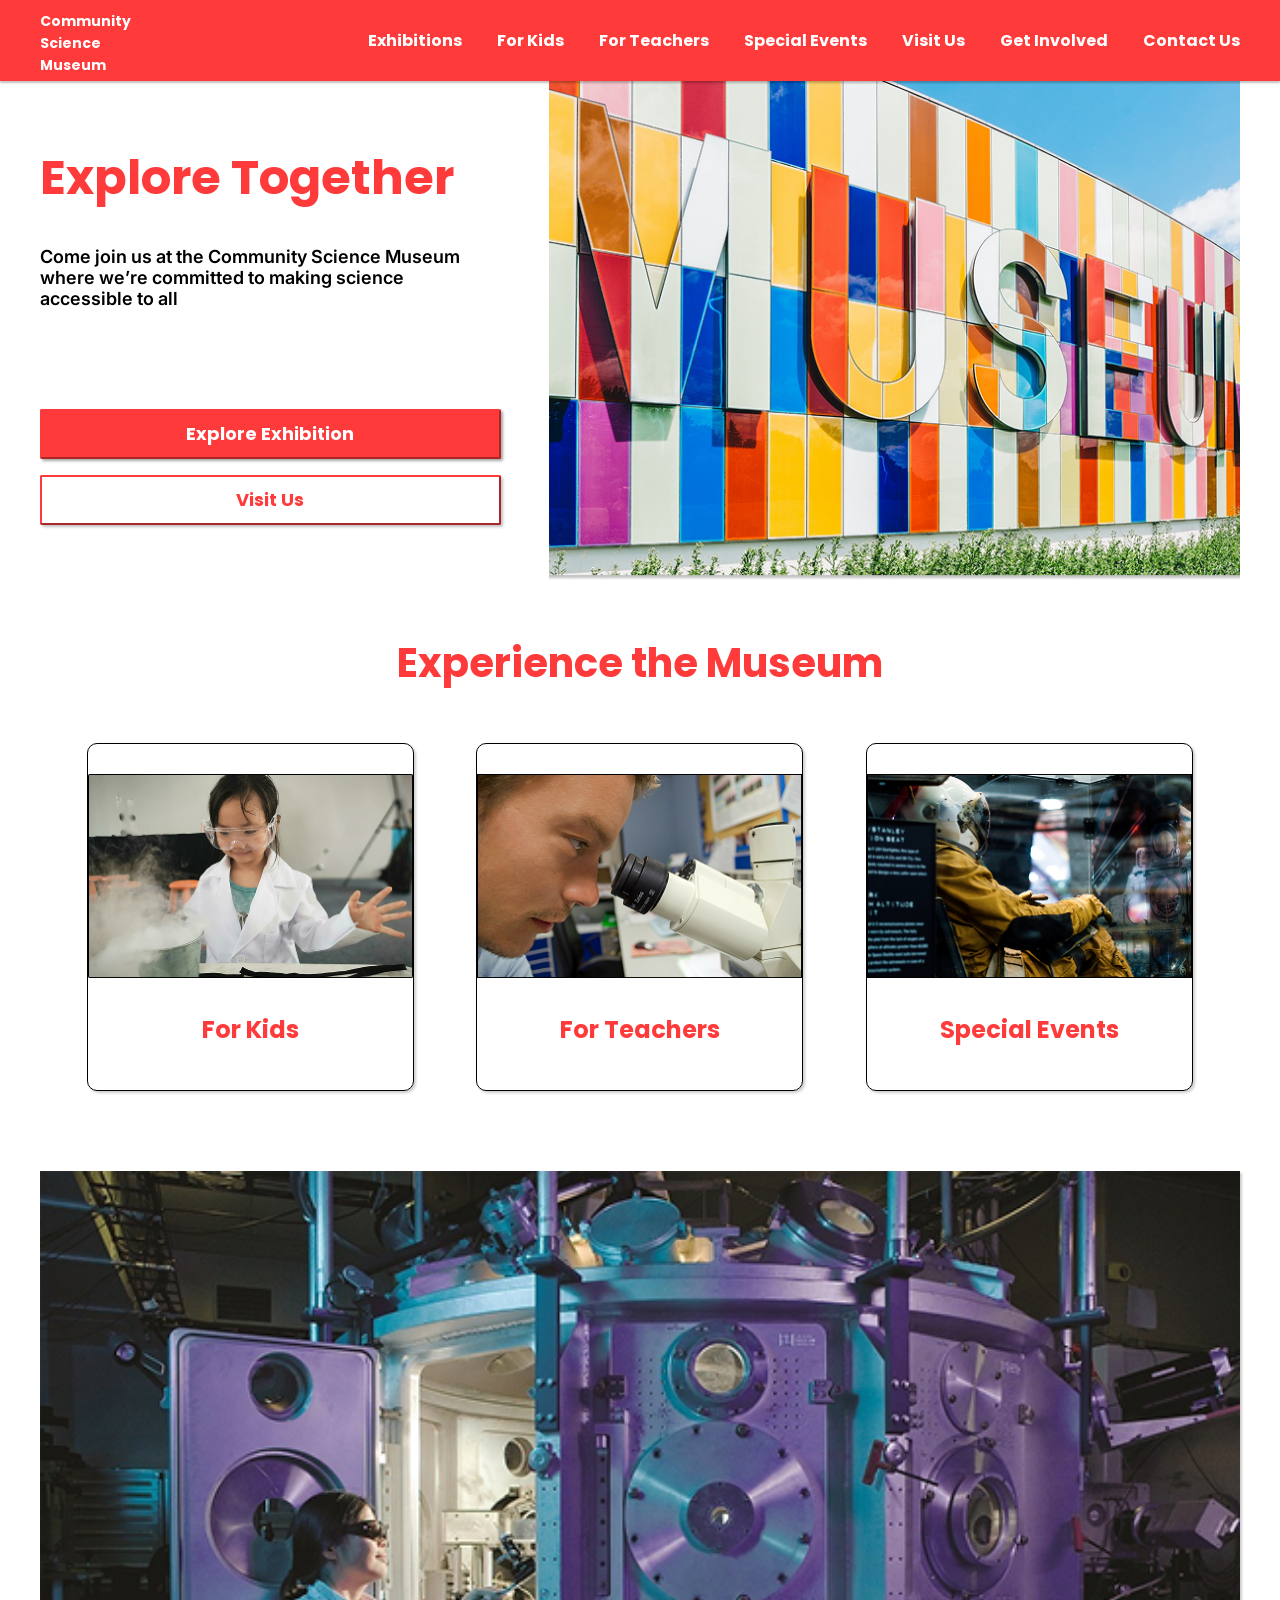
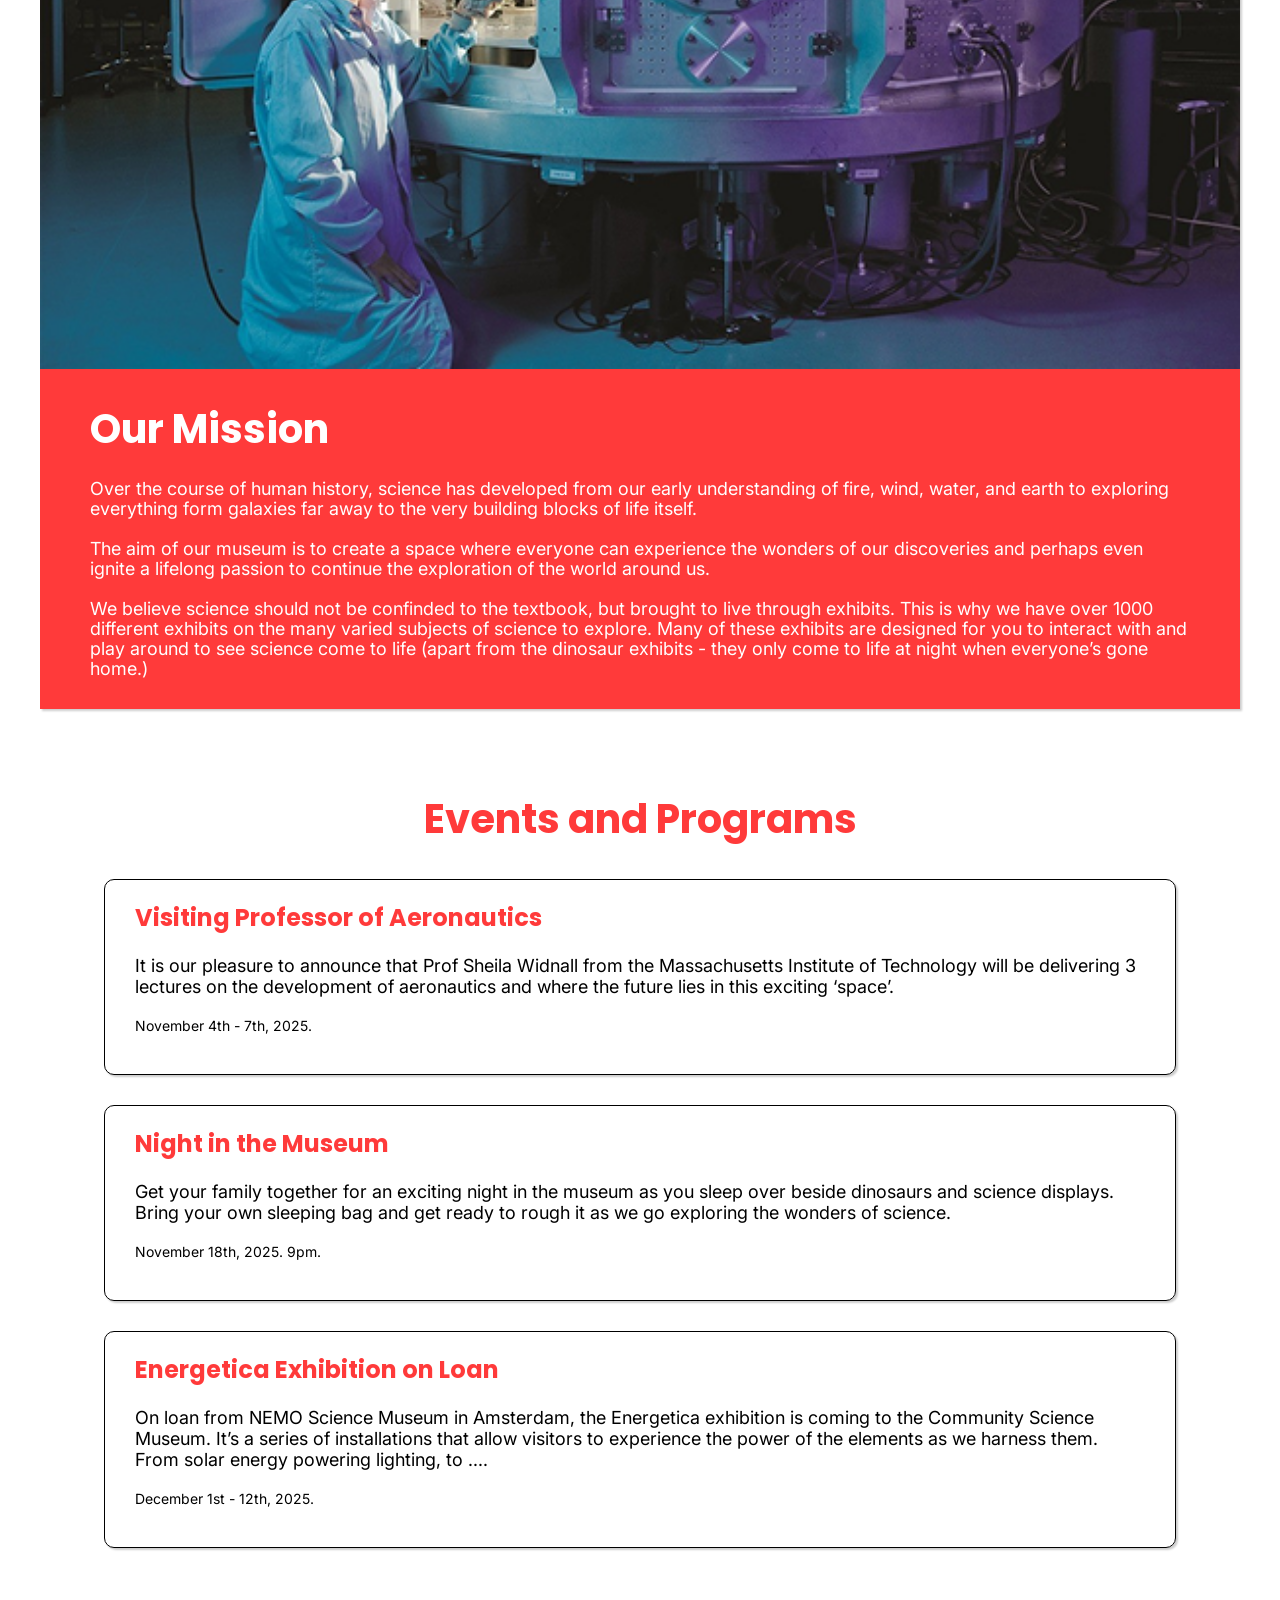
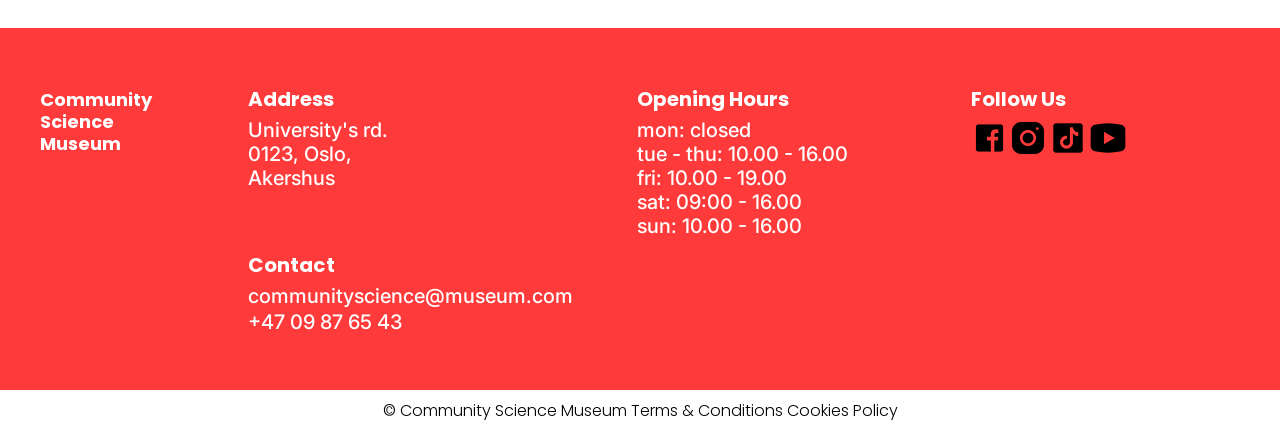
==== commit 6164c990: "comingsoon add coming soon page for upcoming page" ====
--- a/index.html
+++ b/index.html
@@ -5,7 +5,8 @@
   <meta charset="UTF-8">
   <meta name="viewport" content="width=device-width, initial-scale=1.0">
   <title>Community Science Museum</title>
-  <meta name="description" content="Community Science Museum Homepage. ">
+  <meta name="description" content="Community Science Museum — a space where science comes alive through interactive exhibits for kids, teachers, and curious minds.">
+  <meta name="keywords" content="science museum, exhibits, kids, education, learning, exploration">
 
   <!-- ========= Link to stylesheet ===========-->
   <link rel="stylesheet" href="css/styles.css">
@@ -62,7 +63,7 @@
       </div>
 
       <div class="banner_img layout-right">
-        <img src="img/scott-webb-102825 1.png" alt="Hero Banner museum">
+        <img src="img/scott-webb-102825-1.png" alt="Hero Banner museum">
       </div>
     </section>
 
@@ -136,7 +137,7 @@
       <h2>Events and Programs</h2>
 
       <div class="events_card">
-        <a href="#">
+        <a href="comingsoon.html">
           <h3>Visiting Professor of Aeronautics</h3>
         </a>
         <p>It is our pleasure to announce that Prof Sheila Widnall from the Massachusetts Institute of Technology will
@@ -146,7 +147,7 @@
       </div>
 
       <div class="events_card">
-        <a href="#">
+        <a href="comingsoon.html">
           <h3>Night in the Museum</h3>
         </a>
         <p>Get your family together for an exciting night in the museum as you sleep over beside dinosaurs and science
@@ -155,7 +156,7 @@
       </div>
 
       <div class="events_card">
-        <a href="#">
+        <a href="comingsoon.html">
           <h3>Energetica Exhibition on Loan</h3>
         </a>
         <p>On loan from NEMO Science Museum in Amsterdam, the Energetica exhibition is coming to the Community Science
@@ -188,7 +189,7 @@
                 <p class="footer_link">
                   University's rd.
                   <br>
-                  0123, Osic,
+                  0123, Oslo,
                   <br>
                   Akershus
                 </p>
--- a/css/styles.css
+++ b/css/styles.css
@@ -29,17 +29,9 @@
 .banner {
   display: flex;
   align-items: center;
-  /* justify-content: center; */
-  /* position: relative; */
   gap: 6rem;
 }
 
-.banner_content {
-  /* position: relative; */
-  /* z-index: 1; */
-  /* max-width: 720px; */
-  /* padding-right: 5rem; */
-}
 
 .banner_content h1 {
   margin-bottom: 60px;
@@ -53,7 +45,6 @@
 }
 
 .banner_img img {
-  /* width: 800px; */
   height: 500px;
 }
 
@@ -138,8 +129,6 @@
 }
 
 .events_card {
-  /* width: 1181px; */
-  /* padding: 0 4rem; */
   border: 1px solid black;
   border-radius: 10px;
   padding: 20px 30px;
@@ -168,9 +157,6 @@
     width: 100%;
   }
 
-  /* h1{
-        font-size: 40px;
-    } */
 
   .banner {
     gap: 3rem;
